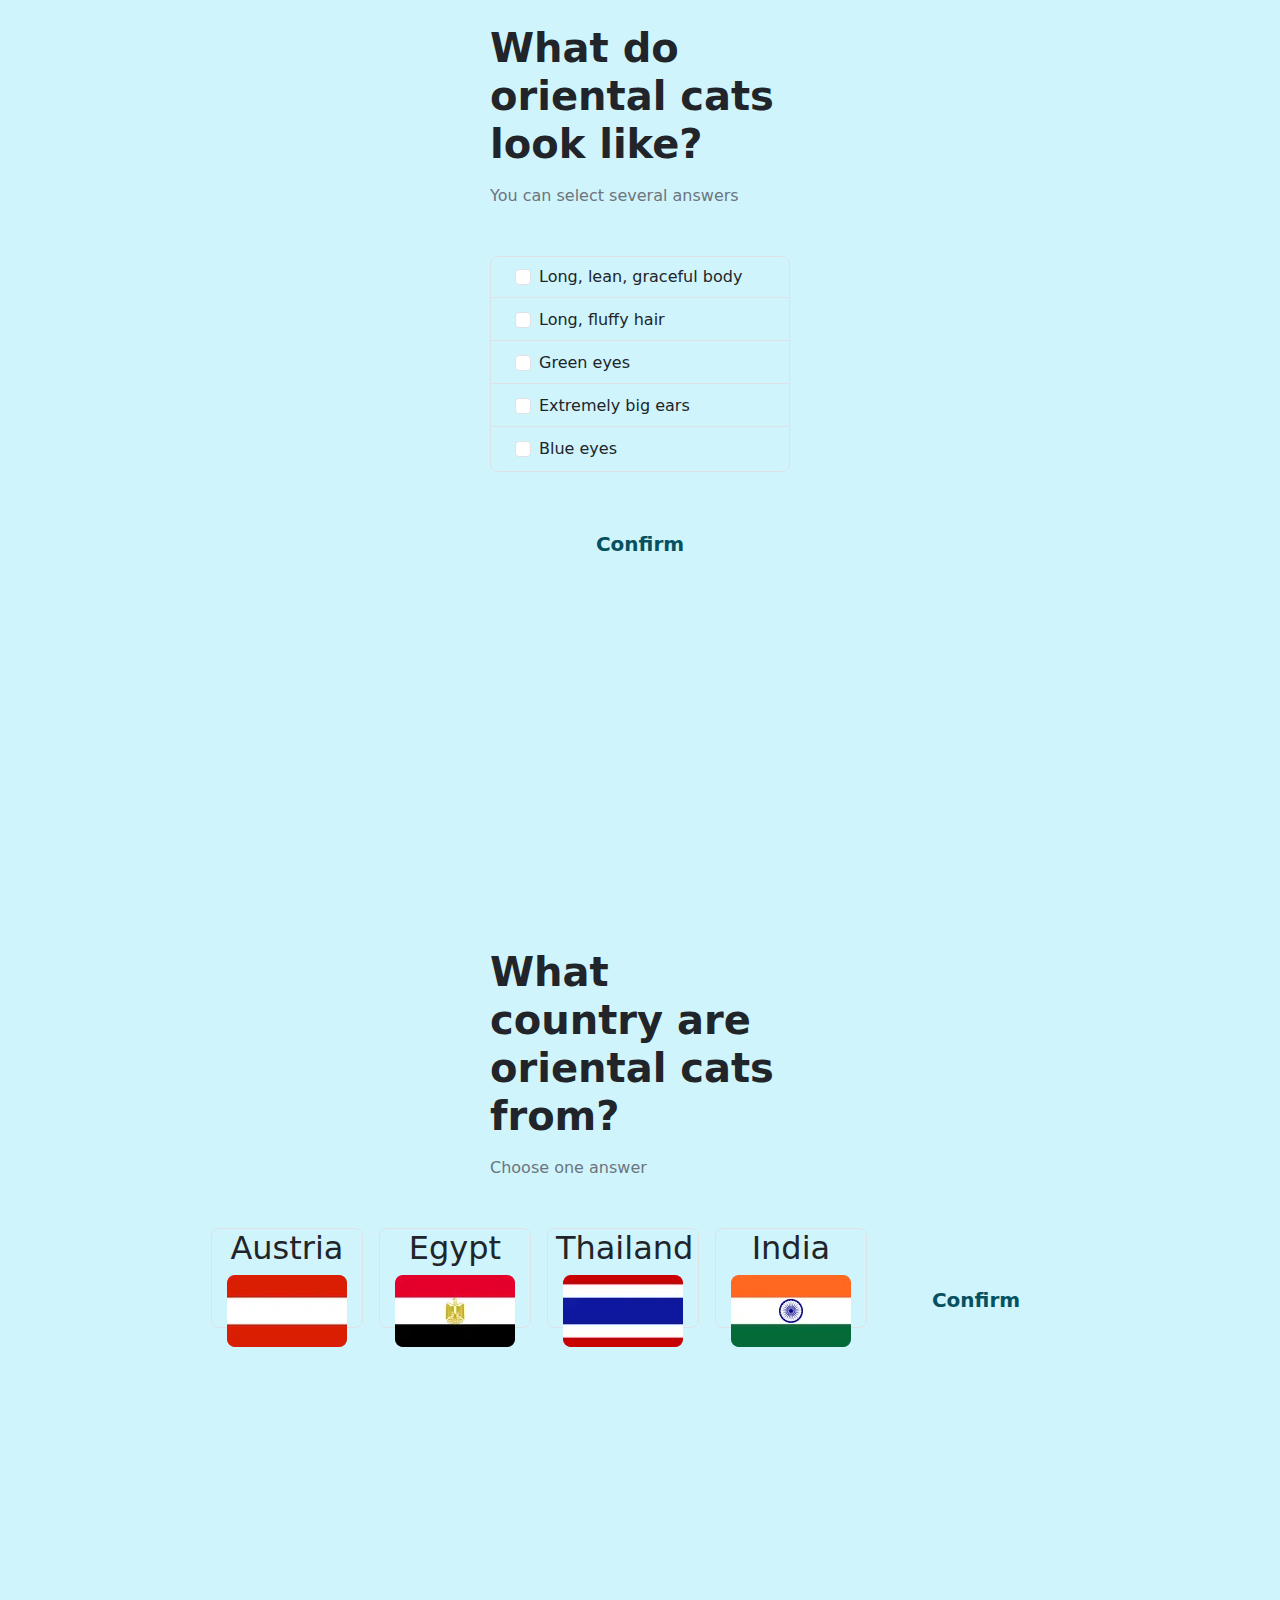
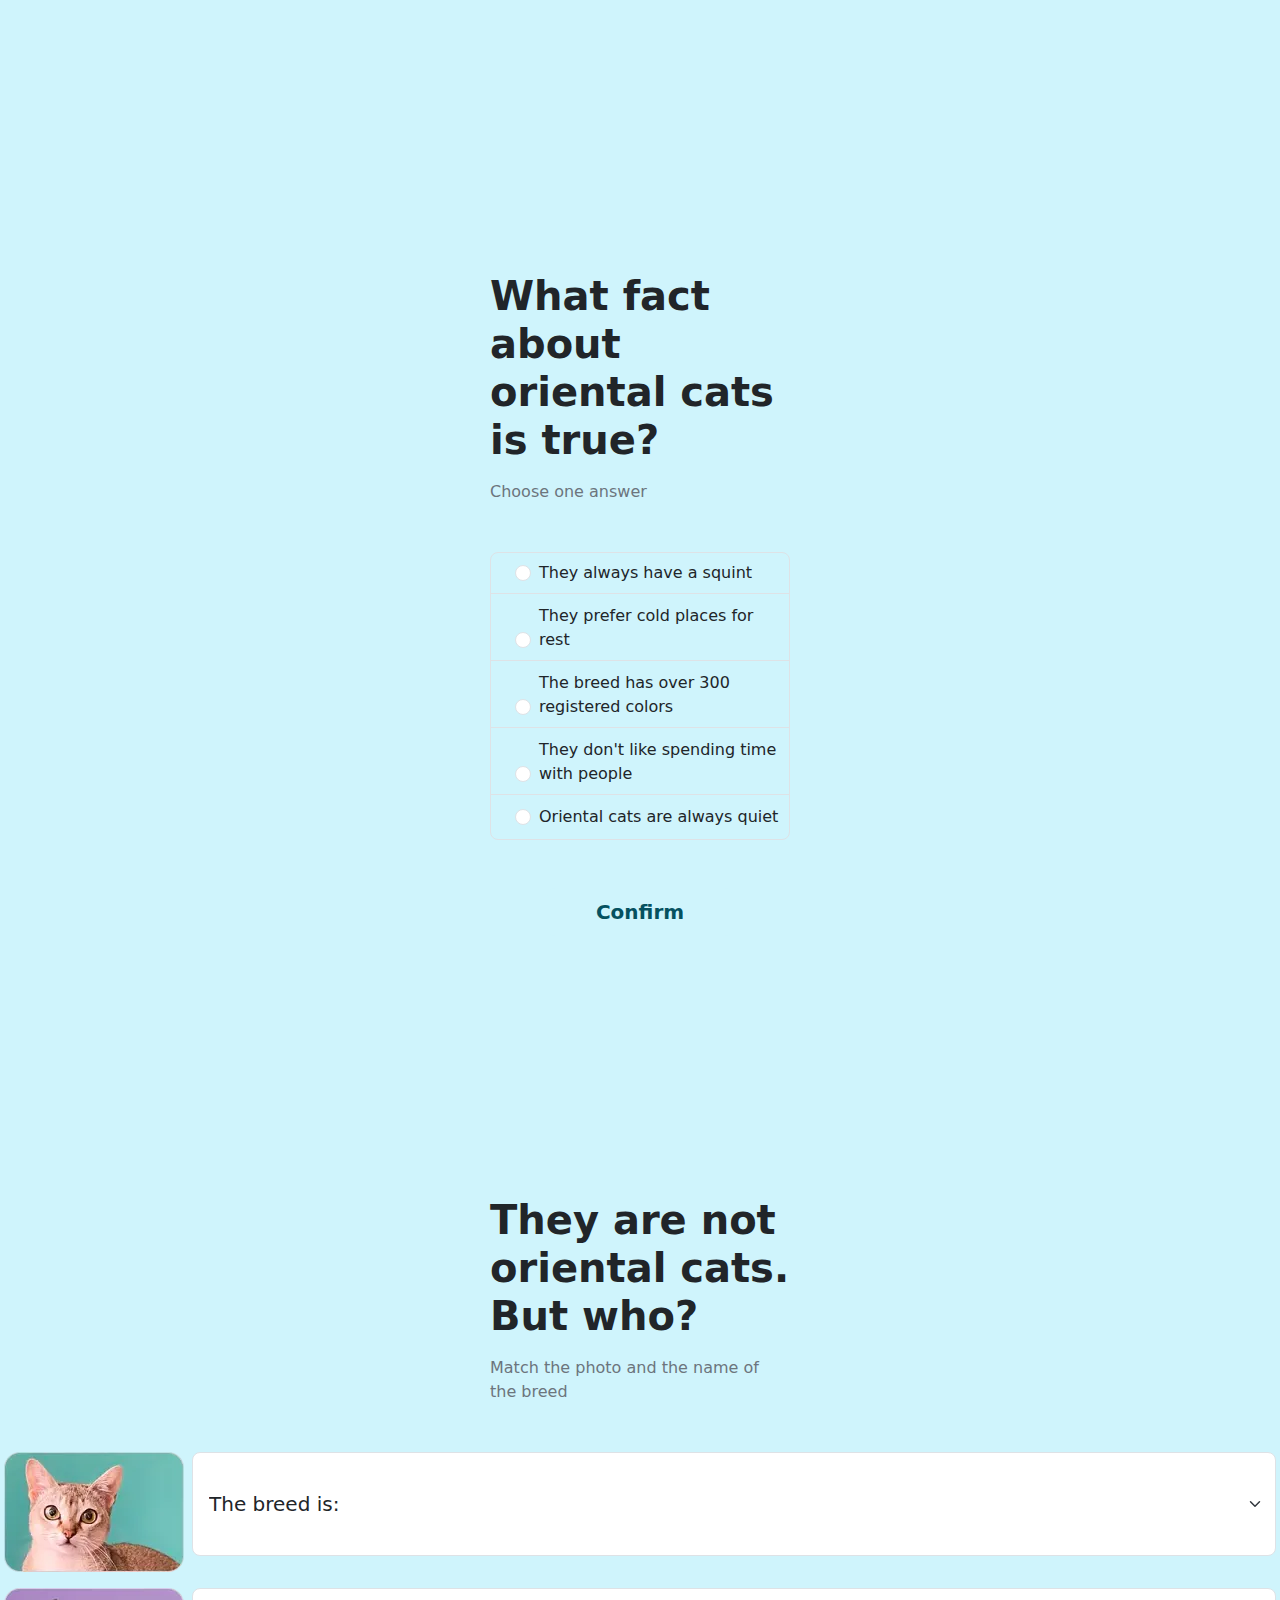
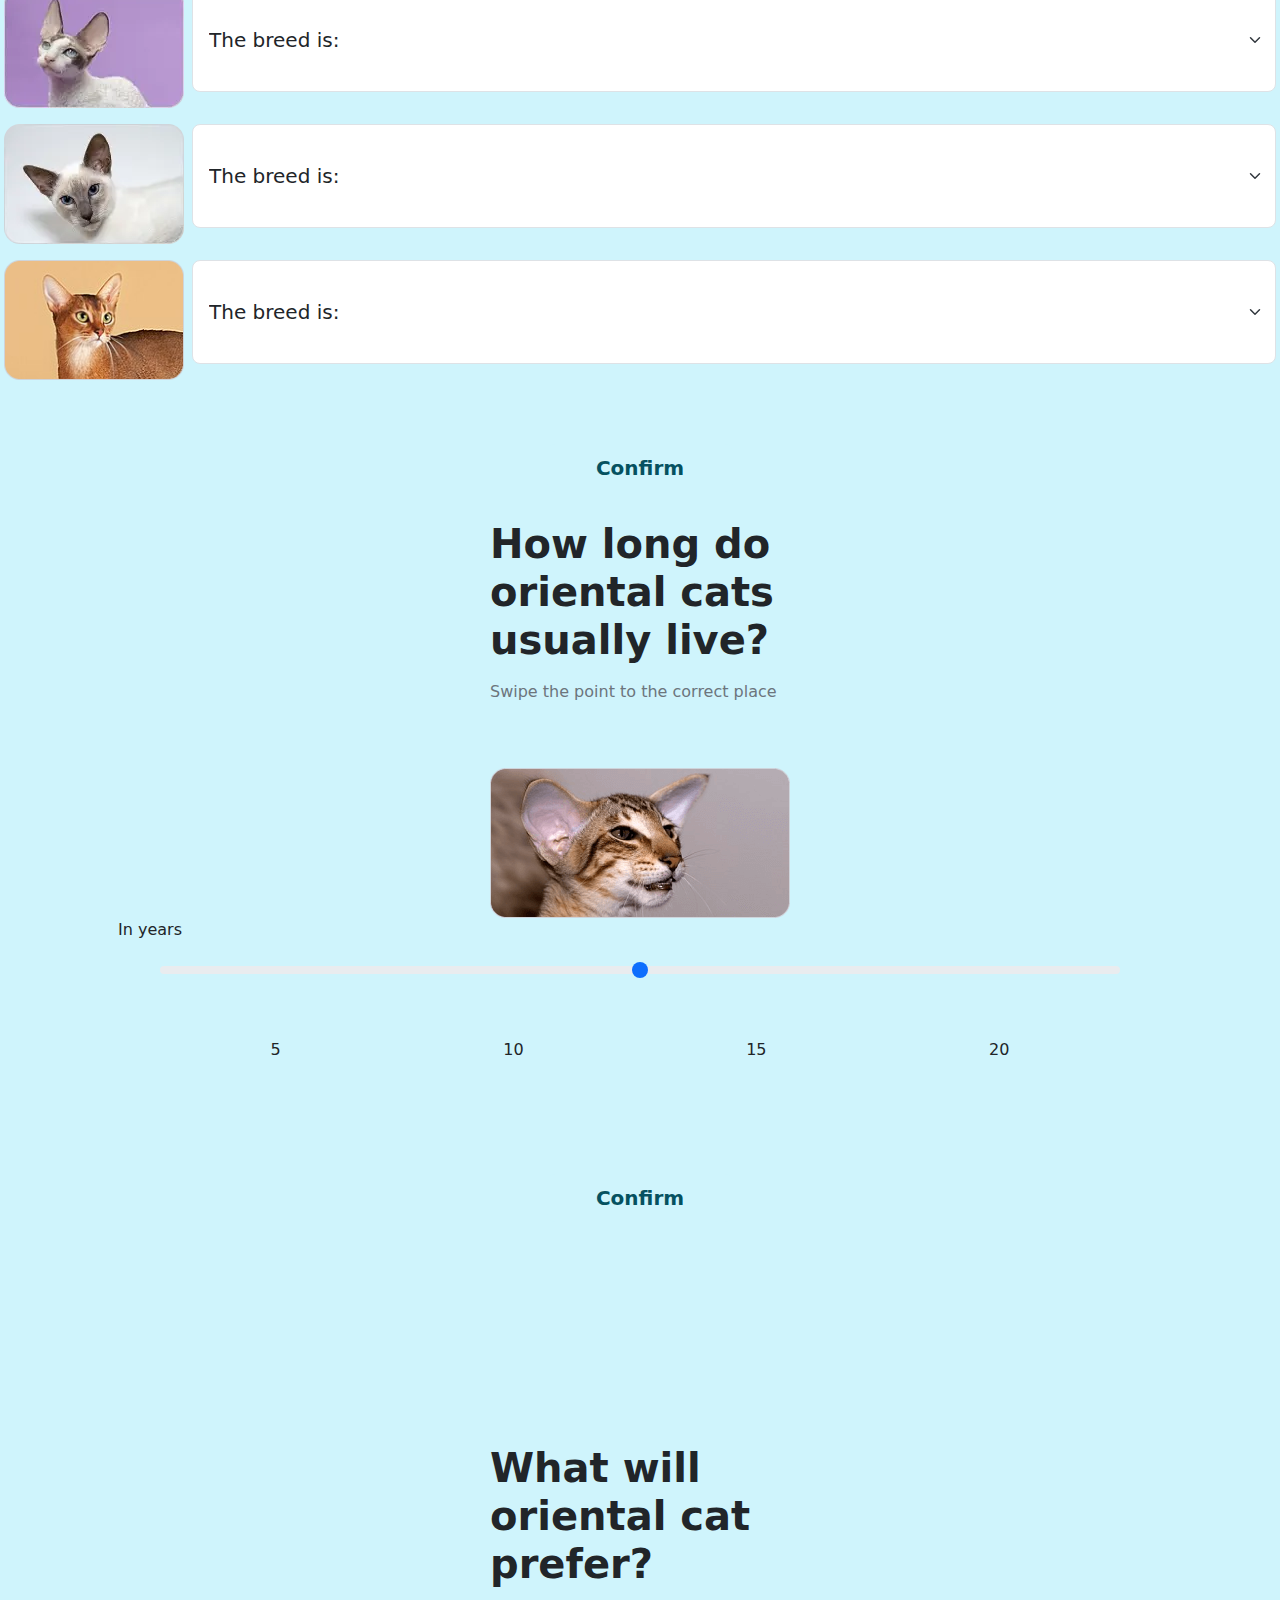
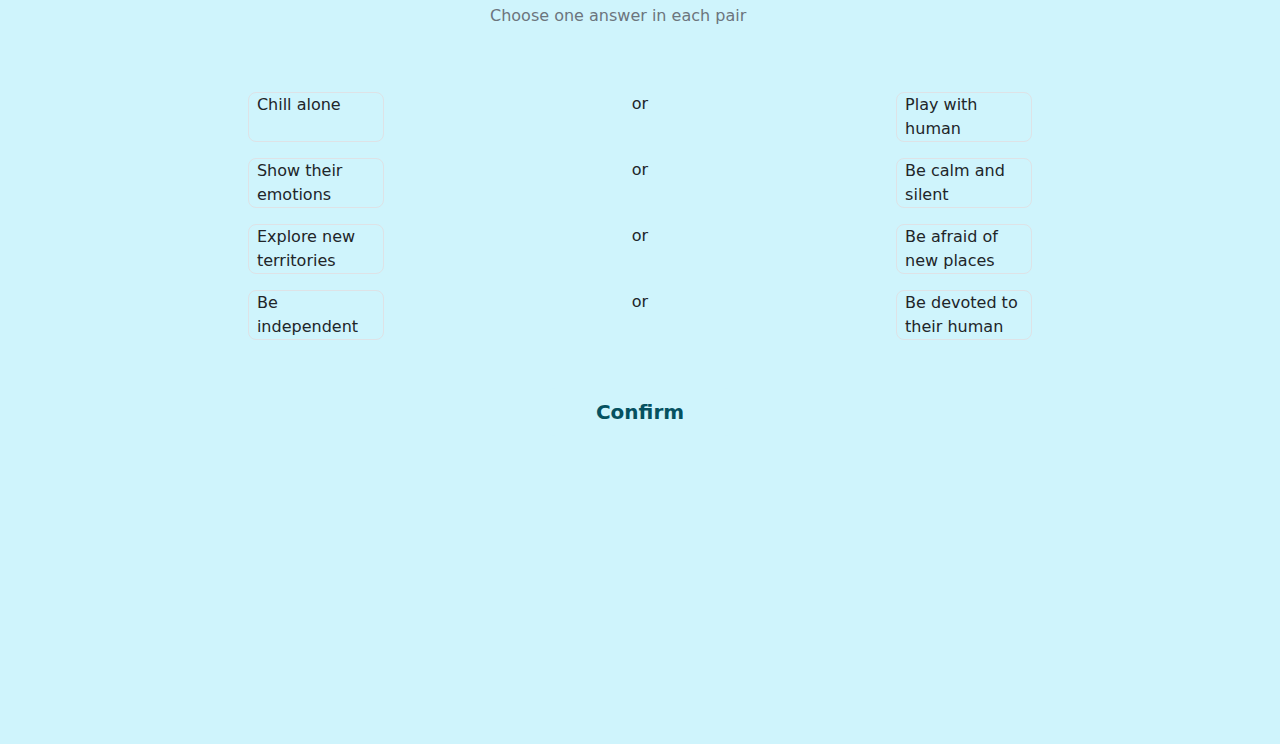
==== questions.html @ 5870c1fc "review fixes" ====
<!DOCTYPE html>
<html lang="en">

<head>
    <meta charset="UTF-8">
    <meta name="viewport" content="width=device-width, initial-scale=1.0">
    <title>Quiz</title>
    <link rel="stylesheet" href="bootstrap.css">
    <link rel="stylesheet" href="questions.css">
</head>

<body>
    <article class="question_sized">
        <h1 class="mx-auto mt-4 mb-3 text-start">What do oriental cats look like?</h1>
        <p class="mx-auto text-secondary text-start pb-5 mb-0">You can select several answers</p>
        <form action="" name="question1">
            <div
                class="border rounded-3 answers-field_sized d-flex flex-column justify-content-center align-items-start mx-auto">
                <label class="form-check-label answer-sized border-bottom form-check form-check-inline py-2 ps-5">
                    Long, lean, graceful body
                    <input class="form-check-input" type="checkbox" value="option1">
                </label>
                <label class="form-check-label answer-sized border-bottom form-check form-check-inline py-2 ps-5">
                    Long, fluffy hair
                    <input class="form-check-input" type="checkbox" value="option2">
                </label>
                <label class="form-check-label answer-sized border-bottom form-check form-check-inline py-2 ps-5">
                    Green eyes
                    <input class="form-check-input" type="checkbox" value="option3">
                </label>
                <label class="form-check-label answer-sized border-bottom form-check form-check-inline py-2 ps-5">
                    Extremely big ears
                    <input class="form-check-input" type="checkbox" value="option4">
                </label>
                <label class="form-check-label answer-sized  form-check form-check-inline py-2 ps-5">
                    Blue eyes
                    <input class="form-check-input" type="checkbox" value="option5">
                </label>
            </div>
            <div class="text-center">
                <button type="button" class="btn_lightblue btn btn-info btn-lg my-5 px-5 mx-auto">
                    Confirm</button>
            </div>
        </form>
    </article>
    <article class="question_sized">
        <h1 class="mx-auto mt-4 mb-3 text-start">What country are oriental cats from?
        </h1>
        <p class="mx-auto text-secondary text-start pb-5 mb-0">Choose one answer</p>
        <form action="" name="question2">
            <div class="mx-2 d-flex flex-row flex-wrap justify-content-center gap-3 pb-5">
                <label class="form-check-label">
                    <input class="form-check-input" type="radio" name="question2" value="option1">
                    <div class="border rounded-3 px-2 flag-card_sizing">
                        <h2 class="text-center">Austria</h2>
                        <picture>
                            <source type="image/webp" srcset="images/austria.webp 1x, images/austria_2x.webp 2x">
                            <source type="image/png" srcset="images/austria.png 1x, images/austria_2x.png 2x">
                            <img src="images/austria.png" alt="Flag of Austria" class="mx-auto d-block flag_sizing">
                        </picture>
                    </div>
                </label>
                <label class="form-check-label">
                    <input class="form-check-input" type="radio" name="question2" value="option2">
                    <div class="border rounded-3 px-2 flag-card_sizing">
                        <h2 class="text-center">Egypt</h2>
                        <picture>
                            <source type="image/webp" srcset="images/egypt.webp 1x, images/egypt_2x.webp 2x">
                            <source type="image/png" srcset="images/egypt.png 1x, images/egypt_2x.png 2x">
                            <img src="images/egypt.png" alt="Flag of Egypt" class="mx-auto d-block flag_sizing">
                        </picture>
                    </div>
                </label>
                <label class="form-check-label">
                    <input class="form-check-input" type="radio" name="question2" value="option3">
                    <div class="border rounded-3 px-2 flag-card_sizing">
                        <h2 class="text-center">Thailand</h2>
                        <picture>
                            <source type="image/webp" srcset="images/thailand.webp 1x, images/thailand_2x.webp 2x">
                            <source type="image/png" srcset="images/thailand.png 1x, images/thailand_2x.png 2x">
                            <img src="images/thailand.png" alt="Flag of Thailand" class="mx-auto d-block flag_sizing">
                        </picture>
                    </div>
                </label>
                <label class="form-check-label">
                    <input class="form-check-input" type="radio" name="question2" value="option4">
                    <div class="border rounded-3 px-2 flag-card_sizing">
                        <h2 class="text-center">India</h2>
                        <picture>
                            <source type="image/webp" srcset="images/india.webp 1x, images/india_2x.webp 2x">
                            <source type="image/png" srcset="images/india.png 1x, images/india_2x.png 2x">
                            <img src="images/india.png" alt="Flag of India" class="mx-auto d-block flag_sizing">
                        </picture>
                    </div>
                </label>
                <div class="text-center">
                    <button type="button" class="btn_lightblue btn btn-info btn-lg my-5 px-5 mx-auto">
                        Confirm</button>
                </div>
            </div>
        </form>
    </article>
    <article class="question_sized">
        <h1 class="mx-auto mt-4 mb-3 text-start">What fact about oriental cats is true?</h1>
        <p class="mx-auto text-secondary text-start pb-5 mb-0">Choose one answer</p>
        <form action="" name="question3">
            <div
                class="border rounded-3 answers-field_sized d-flex flex-column justify-content-center align-items-start mx-auto">
                <label class="form-check-label answer-sized border-bottom form-check form-check-inline py-2 ps-5">
                    They always have a squint
                    <input class="form-check-input" type="radio" name="question3"value="option1">
                </label>
                <label class="form-check-label answer-sized border-bottom form-check form-check-inline py-2 ps-5">
                    They prefer cold places for rest
                    <input class="form-check-input" type="radio" name="question3" value="option2">
                </label>
                <label class="form-check-label answer-sized border-bottom form-check form-check-inline py-2 ps-5">
                    The breed has over 300 registered colors
                    <input class="form-check-input" type="radio" name="question3" value="option3">
                </label>
                <label class="form-check-label answer-sized border-bottom form-check form-check-inline py-2 ps-5">
                    They don't like spending time with people
                    <input class="form-check-input" type="radio" name="question3" value="option4">
                </label>
                <label class="form-check-label answer-sized form-check form-check-inline py-2 ps-5">
                    Oriental cats are always quiet
                    <input class="form-check-input" type="radio" name="question3" value="option5">
                </label>
            </div>
            </div>
            <div class="text-center">
                <button type="button" class="btn_lightblue btn btn-info btn-lg my-5 px-5 mx-auto">
                    Confirm</button>
            </div>
        </form>
    </article>
    <article class="question_sized">
        <h1 class="mx-auto mt-4 mb-3 text-start">They are not oriental cats. But who?</h1>
        <p class="mx-auto text-secondary text-start pb-5 mb-0">Match the photo and the name of the breed</p>
        <form action="" name="question4">
            <div class="d-flex flex-column gap-3 mx-1">
                <div class="d-flex flex-row justify-content-center gap-2">
                    <picture>
                        <source type="image/webp" srcset="images/cat1.webp 1x, images/cat1_2x.webp 2x">
                        <source type="image/png" srcset="images/cat1.png 1x, images/cat1_2x.png 2x">
                        <img src="images/cat1.png" alt="cat" class="mx-auto d-block cat-picture_sizing">
                    </picture>
                    <select class="form-select form-select-lg mb-3" aria-label="Large select example">
                        <option selected>The breed is:</option>
                        <option value="1">Cornish Rex</option>
                        <option value="2">Abyssinian</option>
                        <option value="3">Singapura</option>
                        <option value="4">Siamese cat</option>
                    </select>
                </div>
                <div class="d-flex flex-row justify-content-center gap-2">
                    <picture>
                        <source type="image/webp" srcset="images/cat2.webp 1x, images/cat2_2x.webp 2x">
                        <source type="image/png" srcset="images/cat2.png 1x, images/cat2_2x.png 2x">
                        <img src="images/cat2.png" alt="cat" class="mx-auto d-block cat-picture_sizing">
                    </picture>
                    <select class="form-select form-select-lg mb-3" aria-label="Large select example">
                        <option selected>The breed is:</option>
                        <option value="1">Cornish Rex</option>
                        <option value="2">Abyssinian</option>
                        <option value="3">Singapura</option>
                        <option value="4">Siamese cat</option>
                    </select>
                </div>
                <div class="d-flex flex-row justify-content-center gap-2">
                    <picture>
                        <source type="image/webp" srcset="images/cat3.webp 1x, images/cat3_2x.webp 2x">
                        <source type="image/png" srcset="images/cat3.png 1x, images/cat3_2x.png 2x">
                        <img src="images/cat3.png" alt="cat" class="mx-auto d-block cat-picture_sizing">
                    </picture>
                    <select class="form-select form-select-lg mb-3" aria-label="Large select example">
                        <option selected>The breed is:</option>
                        <option value="1">Cornish Rex</option>
                        <option value="2">Abyssinian</option>
                        <option value="3">Singapura</option>
                        <option value="4">Siamese cat</option>
                    </select>
                </div>
                <div class="d-flex flex-row justify-content-center gap-2">
                    <picture>
                        <source type="image/webp" srcset="images/cat4.webp 1x, images/cat4_2x.webp 2x">
                        <source type="image/png" srcset="images/cat4.png 1x, images/cat4_2x.png 2x">
                        <img src="images/cat4.png" alt="cat" class="mx-auto d-block cat-picture_sizing">
                    </picture>
                    <select class="form-select form-select-lg mb-3" aria-label="Large select example">
                        <option selected>The breed is:</option>
                        <option value="1">Cornish Rex</option>
                        <option value="2">Abyssinian</option>
                        <option value="3">Singapura</option>
                        <option value="4">Siamese cat</option>
                    </select>
                </div>
                <div class="text-center">
                    <button type="button" class="btn_lightblue btn btn-info btn-lg my-5 px-5 mx-auto">
                        Confirm</button>
                </div>
            </div>
        </form>
    </article>
    <article class="question_sized">
        <h1 class="mx-auto mt-4 mb-3 text-start">How long do oriental cats usually live?</h1>
        <p class="mx-auto text-secondary text-start pb-5 mb-3">Swipe the point to the correct place</p>
        <picture class="my-5">
            <source type="image/webp" srcset="images/oricat.webp 1x, images/oricat_2x.webp 2x">
            <source type="image/png" srcset="images/oricat.png 1x, images/oricat.png 2x">
            <img src="images/oricat.png" alt="cat" class="mx-auto d-block">
        </picture>
        <form action="" name="question5">
            <label class="form-label w-100">
                <p class="text-center">In years</p>
                <input type="range" min="0" max="30" step="1" class="form-range mx-auto d-block w-75">
            </label>
            <div class="d-flex flex-row justify-content-evenly my-5 mx-5">
                <p class="text-center">5</p>
                <p class="text-center">10</p>
                <p class="text-center">15</p>
                <p class="text-center">20</p>
            </div>
            <div class="text-center">
                <button type="button" class="btn_lightblue btn btn-info btn-lg my-5 px-5 mx-auto">
                    Confirm</button>
            </div>
        </form>
    </article>
    <article class="question_sized">
        <h1 class="mx-auto mt-4 mb-3 text-start">What will oriental cat prefer?</h1>
        <p class="mx-auto text-secondary text-start pb-5 mb-3">Choose one answer in each pair</p>
        <form action="" name="queston6">
            <div class="d-flex flex-column gap-3">
                <div class="d-flex flex-row justify-content-evenly">
                    <label class="form-check-label">
                        <input class="form-check-input" type="radio" name="question6pair1" value="option1">
                        <div class="border rounded-3 px-2 two-choises-cards_sizing">
                            Chill alone
                        </div>
                    </label>
                    <p>or</p>
                    <label class="form-check-label">
                        <input class="form-check-input" type="radio" name="question6pair1" value="option2">
                        <div class="border rounded-3 px-2 two-choises-cards_sizing">
                           Play with human
                        </div>
                    </label>
                </div>
                <div class="d-flex flex-row justify-content-evenly">
                    <label class="form-check-label">
                        <input class="form-check-input" type="radio" name="question6pair2" value="option1">
                        <div class="border rounded-3 px-2 two-choises-cards_sizing">
                            Show their emotions
                        </div>
                    </label>
                    <p>or</p>
                    <label class="form-check-label">
                        <input class="form-check-input" type="radio" name="question6pair2" value="option2">
                        <div class="border rounded-3 px-2 two-choises-cards_sizing">
                            Be calm and silent
                        </div>
                    </label>
                </div>
                <div class="d-flex flex-row justify-content-evenly">
                    <label class="form-check-label">
                        <input class="form-check-input" type="radio" name="question6pair3"  value="option1">
                        <div class="border rounded-3 px-2 two-choises-cards_sizing">
                            Explore new territories
                        </div>
                    </label>
                    <p>or</p>
                    <label class="form-check-label">
                        <input class="form-check-input" type="radio" name="question6pair3" value="option2">
                        <div class="border rounded-3 px-2 two-choises-cards_sizing">
                            Be afraid of new places
                        </div>
                    </label>
                </div>
                <div class="d-flex flex-row justify-content-evenly">
                    <label class="form-check-label">
                        <input class="form-check-input" type="radio" name="question6pair4" value="option1">
                        <div class="border rounded-3 px-2 two-choises-cards_sizing">
                            Be independent
                        </div>
                    </label>
                    <p>or</p>
                    <label class="form-check-label">
                        <input class="form-check-input" type="radio" name="question6pair4" value="option2">
                        <div class="border rounded-3 px-2 two-choises-cards_sizing">
                            Be devoted to their human
                        </div>
                    </label>
                </div>
            </div>
            <div class="text-center">
                <button type="button" class="btn_lightblue btn btn-info btn-lg my-5 px-5 mx-auto">
                    Confirm</button>
            </div>
        </form>
    </article>
</body>

</html>
---- questions.css ----
.btn_lightblue {
    background-color: var(--bs-info-bg-subtle);
    border-color: var(--bs-info-bg-subtle);
    color: var(--bs-info-text-emphasis);
}

.form-check-input:checked {
    background-color: #0dcaf0;
    border-color: #0dcaf0;
}

.form-check-input:focus {
    border-color: #CFF4FC;
    outline: 0;
    box-shadow: 0 0 0 0.25rem #CFF4FC;

}

input[name="question2"],
input[name="question6pair1"],
input[name="question6pair2"],
input[name="question6pair3"],
input[name="question6pair4"] {
    display: none;
}

label:has(input[name="question2"]:checked) .flag-card_sizing {
    --bs-border-color: #0dcaf0;
    --bs-border-width: 3px;
}


label:has(input[name="question6pair1"]:checked) .two-choises-cards_sizing,
label:has(input[name="question6pair2"]:checked) .two-choises-cards_sizing,
label:has(input[name="question6pair3"]:checked) .two-choises-cards_sizing,
label:has(input[name="question6pair4"]:checked) .two-choises-cards_sizing {
    --bs-border-color: #0dcaf0;
    --bs-border-width: 3px;
}

h1 {
    font-weight: bold;
}

.btn {
    --bs-btn-font-weight: 700;
}

@media (min-width: 300px) {

    .question_sized {
        height: 100vh;
    }

    .answers-field_sized {
        width: 300px;
    }

    .answer-sized {
        width: 100%;
    }

    .flag-card_sizing {
        width: 136px;
        height: 90px;
    }

    .two-choises-cards_sizing {
        width: 136px;
        height: 50px;
    }


    .flag_sizing {
        width: 75px;
    }


    .cat-picture_sizing {
        width: 120px;
    }

    h1 {
        width: 300px;
    }

    p {
        max-width: 300px;
    }
}

@media (min-width: 390px) {

    .flag-card_sizing {
        width: 152px;
        height: 100px;
    }

    .flag_sizing {
        width: 80px;
    }

    .cat-picture_sizing {
        width: 150px;
    }
}


@media(min-width: 1024px) {
    body {
        background-color: var(--bs-info-bg-subtle);
    }

    .flag_sizing {
        width: 120px;
    }

    .answers-field_sized {}

    .cat-picture_sizing {
        width: 180px;
    }

}
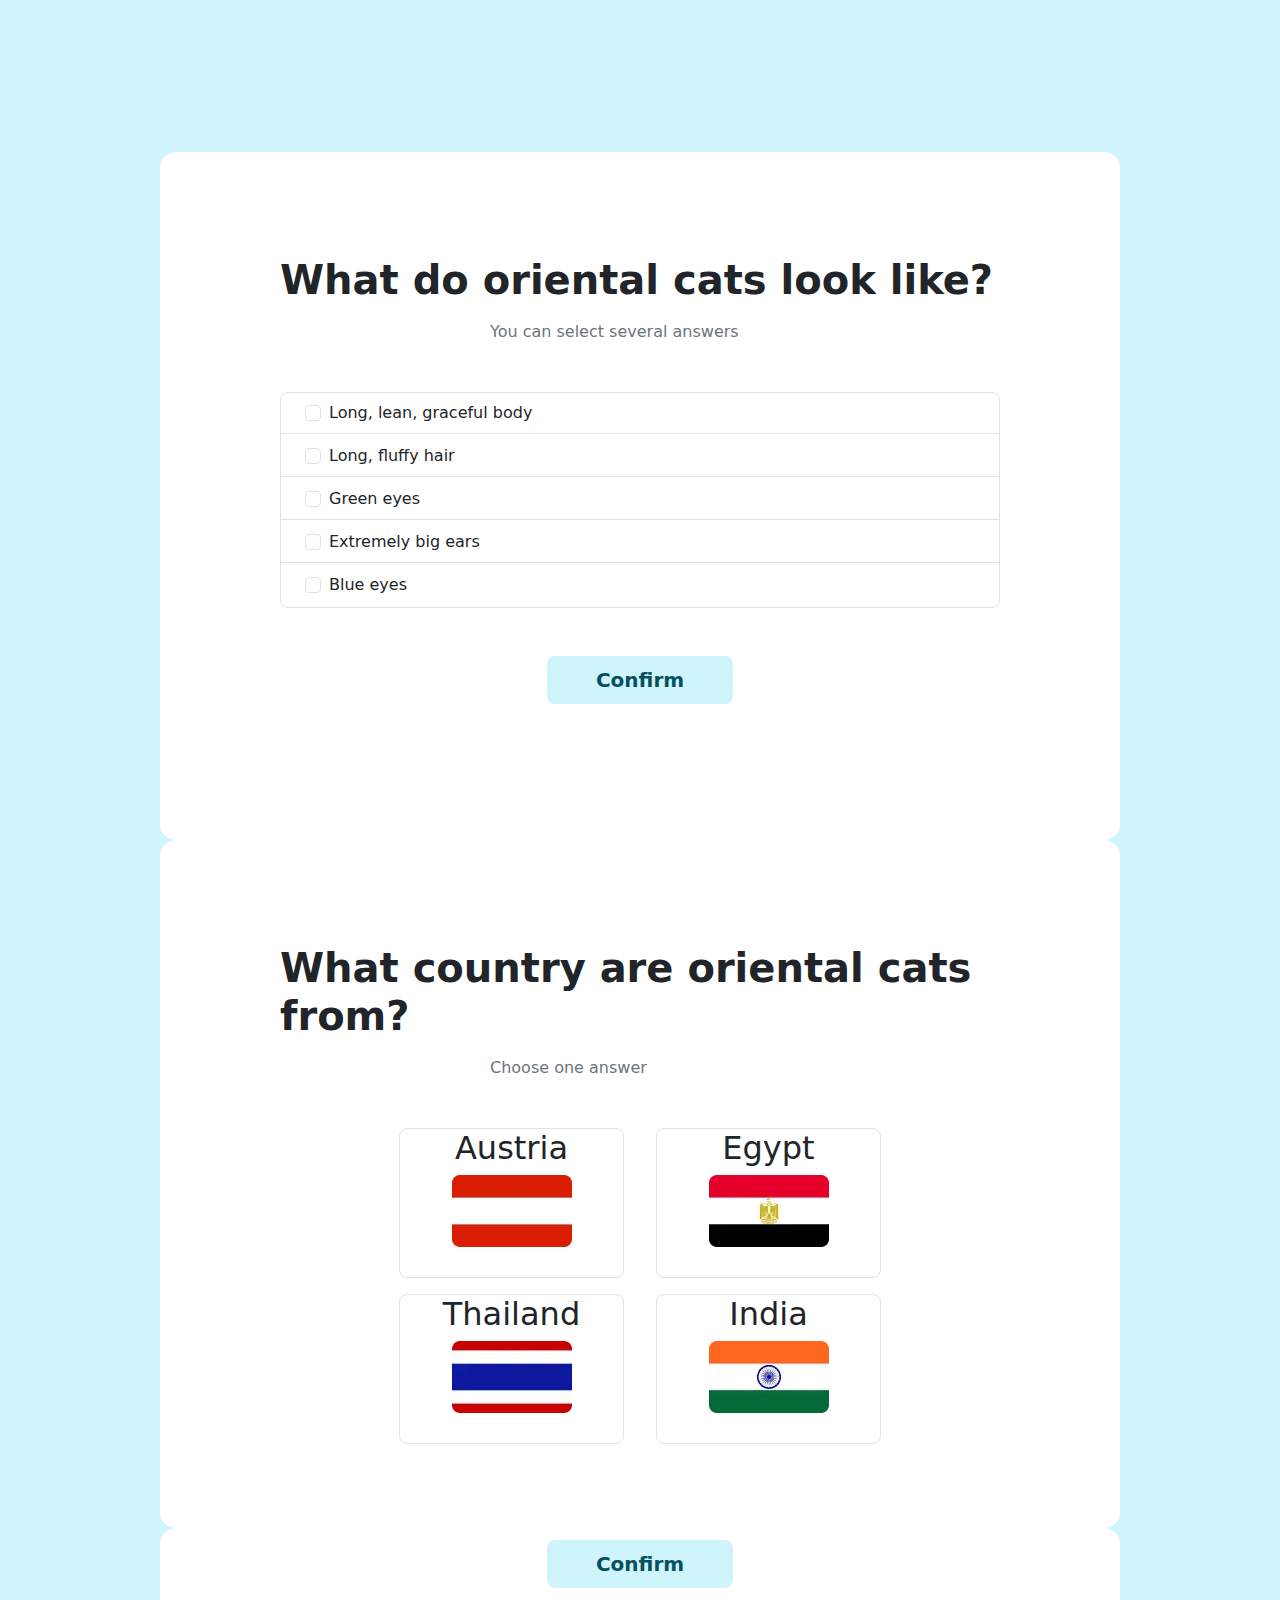
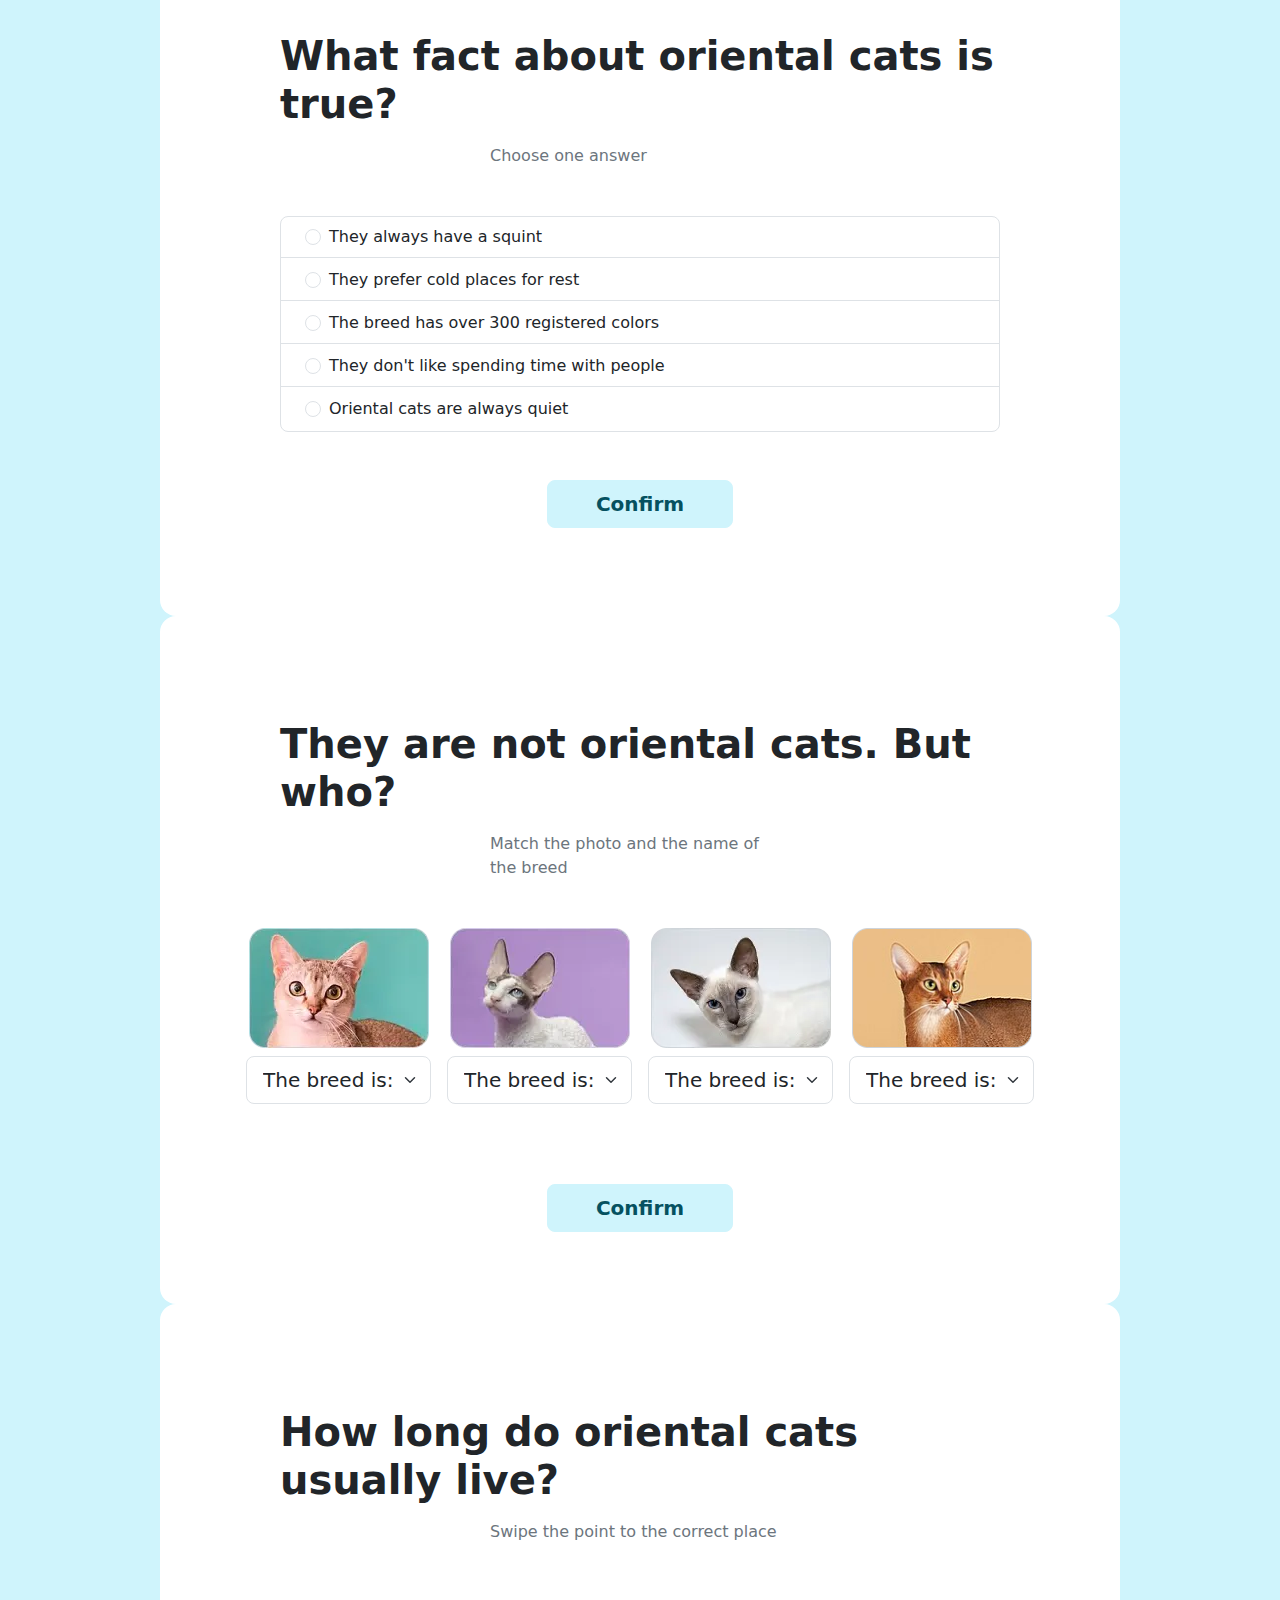
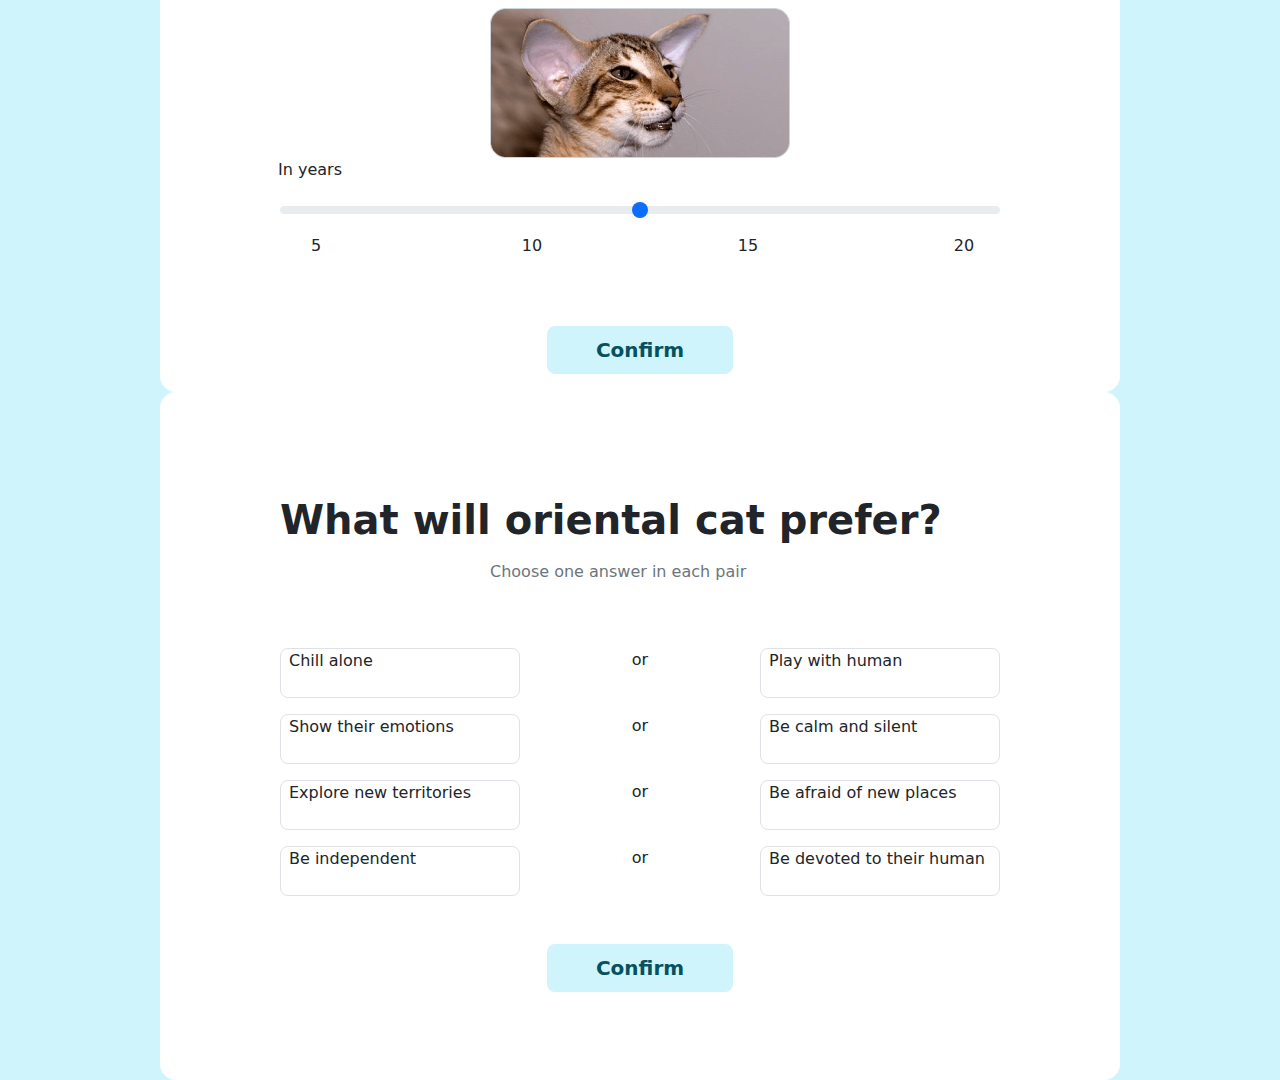
==== commit 277685a3: "desktop version" ====
--- a/questions.html
+++ b/questions.html
@@ -10,7 +10,8 @@
 </head>
 
 <body>
-    <article class="question_sized">
+    <!-- <div class="d-flex flex-row"> -->
+    <article class="question_sized question_bg-color">
         <h1 class="mx-auto mt-4 mb-3 text-start">What do oriental cats look like?</h1>
         <p class="mx-auto text-secondary text-start pb-5 mb-0">You can select several answers</p>
         <form action="" name="question1">
@@ -43,12 +44,12 @@
             </div>
         </form>
     </article>
-    <article class="question_sized">
+    <article class="question_sized question_bg-color">
         <h1 class="mx-auto mt-4 mb-3 text-start">What country are oriental cats from?
         </h1>
         <p class="mx-auto text-secondary text-start pb-5 mb-0">Choose one answer</p>
         <form action="" name="question2">
-            <div class="mx-2 d-flex flex-row flex-wrap justify-content-center gap-3 pb-5">
+            <div class=" d-flex flex-row flex-wrap justify-content-center gap-3 pb-5 flag-cards_sizing">
                 <label class="form-check-label">
                     <input class="form-check-input" type="radio" name="question2" value="option1">
                     <div class="border rounded-3 px-2 flag-card_sizing">
@@ -93,14 +94,14 @@
                         </picture>
                     </div>
                 </label>
-                <div class="text-center">
-                    <button type="button" class="btn_lightblue btn btn-info btn-lg my-5 px-5 mx-auto">
-                        Confirm</button>
-                </div>
-            </div>
-        </form>
-    </article>
-    <article class="question_sized">
+            </div>
+            <div class="text-center">
+                <button type="button" class="btn_lightblue btn btn-info btn-lg my-5 px-5 mx-auto">
+                    Confirm</button>
+            </div>
+        </form>
+    </article>
+    <article class="question_sized question_bg-color">
         <h1 class="mx-auto mt-4 mb-3 text-start">What fact about oriental cats is true?</h1>
         <p class="mx-auto text-secondary text-start pb-5 mb-0">Choose one answer</p>
         <form action="" name="question3">
@@ -108,7 +109,7 @@
                 class="border rounded-3 answers-field_sized d-flex flex-column justify-content-center align-items-start mx-auto">
                 <label class="form-check-label answer-sized border-bottom form-check form-check-inline py-2 ps-5">
                     They always have a squint
-                    <input class="form-check-input" type="radio" name="question3"value="option1">
+                    <input class="form-check-input" type="radio" name="question3" value="option1">
                 </label>
                 <label class="form-check-label answer-sized border-bottom form-check form-check-inline py-2 ps-5">
                     They prefer cold places for rest
@@ -127,25 +128,26 @@
                     <input class="form-check-input" type="radio" name="question3" value="option5">
                 </label>
             </div>
-            </div>
-            <div class="text-center">
-                <button type="button" class="btn_lightblue btn btn-info btn-lg my-5 px-5 mx-auto">
-                    Confirm</button>
-            </div>
-        </form>
-    </article>
-    <article class="question_sized">
+
+            <div class="text-center">
+                <button type="button" class="btn_lightblue btn btn-info btn-lg my-5 px-5 mx-auto">
+                    Confirm</button>
+            </div>
+        </form>
+    </article>
+    <article class="question_sized question_bg-color">
         <h1 class="mx-auto mt-4 mb-3 text-start">They are not oriental cats. But who?</h1>
         <p class="mx-auto text-secondary text-start pb-5 mb-0">Match the photo and the name of the breed</p>
         <form action="" name="question4">
-            <div class="d-flex flex-column gap-3 mx-1">
-                <div class="d-flex flex-row justify-content-center gap-2">
+            <div class="d-flex justify-content-center gap-3 mx-1 all-breeds-card_position">
+                <div class="d-flex justify-content-center gap-2 breed-card_position">
                     <picture>
                         <source type="image/webp" srcset="images/cat1.webp 1x, images/cat1_2x.webp 2x">
                         <source type="image/png" srcset="images/cat1.png 1x, images/cat1_2x.png 2x">
                         <img src="images/cat1.png" alt="cat" class="mx-auto d-block cat-picture_sizing">
                     </picture>
-                    <select class="form-select form-select-lg mb-3" aria-label="Large select example">
+                    <select class="form-select form-select-lg mb-3 cat-breed-form_size"
+                        aria-label="Large select example">
                         <option selected>The breed is:</option>
                         <option value="1">Cornish Rex</option>
                         <option value="2">Abyssinian</option>
@@ -153,13 +155,14 @@
                         <option value="4">Siamese cat</option>
                     </select>
                 </div>
-                <div class="d-flex flex-row justify-content-center gap-2">
+                <div class="d-flex justify-content-center gap-2 breed-card_position">
                     <picture>
                         <source type="image/webp" srcset="images/cat2.webp 1x, images/cat2_2x.webp 2x">
                         <source type="image/png" srcset="images/cat2.png 1x, images/cat2_2x.png 2x">
                         <img src="images/cat2.png" alt="cat" class="mx-auto d-block cat-picture_sizing">
                     </picture>
-                    <select class="form-select form-select-lg mb-3" aria-label="Large select example">
+                    <select class="form-select form-select-lg mb-3 cat-breed-form_size"
+                        aria-label="Large select example">
                         <option selected>The breed is:</option>
                         <option value="1">Cornish Rex</option>
                         <option value="2">Abyssinian</option>
@@ -167,13 +170,14 @@
                         <option value="4">Siamese cat</option>
                     </select>
                 </div>
-                <div class="d-flex flex-row justify-content-center gap-2">
+                <div class="d-flex justify-content-center gap-2 breed-card_position">
                     <picture>
                         <source type="image/webp" srcset="images/cat3.webp 1x, images/cat3_2x.webp 2x">
                         <source type="image/png" srcset="images/cat3.png 1x, images/cat3_2x.png 2x">
                         <img src="images/cat3.png" alt="cat" class="mx-auto d-block cat-picture_sizing">
                     </picture>
-                    <select class="form-select form-select-lg mb-3" aria-label="Large select example">
+                    <select class="form-select form-select-lg mb-3 cat-breed-form_size"
+                        aria-label="Large select example">
                         <option selected>The breed is:</option>
                         <option value="1">Cornish Rex</option>
                         <option value="2">Abyssinian</option>
@@ -181,13 +185,14 @@
                         <option value="4">Siamese cat</option>
                     </select>
                 </div>
-                <div class="d-flex flex-row justify-content-center gap-2">
+                <div class="d-flex justify-content-center gap-2 breed-card_position">
                     <picture>
                         <source type="image/webp" srcset="images/cat4.webp 1x, images/cat4_2x.webp 2x">
                         <source type="image/png" srcset="images/cat4.png 1x, images/cat4_2x.png 2x">
                         <img src="images/cat4.png" alt="cat" class="mx-auto d-block cat-picture_sizing">
                     </picture>
-                    <select class="form-select form-select-lg mb-3" aria-label="Large select example">
+                    <select class="form-select form-select-lg mb-3 cat-breed-form_size"
+                        aria-label="Large select example">
                         <option selected>The breed is:</option>
                         <option value="1">Cornish Rex</option>
                         <option value="2">Abyssinian</option>
@@ -202,7 +207,7 @@
             </div>
         </form>
     </article>
-    <article class="question_sized">
+    <article class="question_sized question_bg-color">
         <h1 class="mx-auto mt-4 mb-3 text-start">How long do oriental cats usually live?</h1>
         <p class="mx-auto text-secondary text-start pb-5 mb-3">Swipe the point to the correct place</p>
         <picture class="my-5">
@@ -215,7 +220,7 @@
                 <p class="text-center">In years</p>
                 <input type="range" min="0" max="30" step="1" class="form-range mx-auto d-block w-75">
             </label>
-            <div class="d-flex flex-row justify-content-evenly my-5 mx-5">
+            <div class="d-flex flex-row justify-content-evenly my-1 mx-5">
                 <p class="text-center">5</p>
                 <p class="text-center">10</p>
                 <p class="text-center">15</p>
@@ -227,11 +232,11 @@
             </div>
         </form>
     </article>
-    <article class="question_sized">
+    <article class="question_sized question_bg-color">
         <h1 class="mx-auto mt-4 mb-3 text-start">What will oriental cat prefer?</h1>
         <p class="mx-auto text-secondary text-start pb-5 mb-3">Choose one answer in each pair</p>
         <form action="" name="queston6">
-            <div class="d-flex flex-column gap-3">
+            <div class="d-flex flex-column gap-3 answers-field_sized justify-content-center mx-auto">
                 <div class="d-flex flex-row justify-content-evenly">
                     <label class="form-check-label">
                         <input class="form-check-input" type="radio" name="question6pair1" value="option1">
@@ -239,11 +244,11 @@
                             Chill alone
                         </div>
                     </label>
-                    <p>or</p>
+                    <p class="text-center">or</p>
                     <label class="form-check-label">
                         <input class="form-check-input" type="radio" name="question6pair1" value="option2">
                         <div class="border rounded-3 px-2 two-choises-cards_sizing">
-                           Play with human
+                            Play with human
                         </div>
                     </label>
                 </div>
@@ -254,7 +259,7 @@
                             Show their emotions
                         </div>
                     </label>
-                    <p>or</p>
+                    <p class="text-center">or</p>
                     <label class="form-check-label">
                         <input class="form-check-input" type="radio" name="question6pair2" value="option2">
                         <div class="border rounded-3 px-2 two-choises-cards_sizing">
@@ -264,12 +269,12 @@
                 </div>
                 <div class="d-flex flex-row justify-content-evenly">
                     <label class="form-check-label">
-                        <input class="form-check-input" type="radio" name="question6pair3"  value="option1">
+                        <input class="form-check-input" type="radio" name="question6pair3" value="option1">
                         <div class="border rounded-3 px-2 two-choises-cards_sizing">
                             Explore new territories
                         </div>
                     </label>
-                    <p>or</p>
+                    <p class="text-center">or</p>
                     <label class="form-check-label">
                         <input class="form-check-input" type="radio" name="question6pair3" value="option2">
                         <div class="border rounded-3 px-2 two-choises-cards_sizing">
@@ -284,7 +289,7 @@
                             Be independent
                         </div>
                     </label>
-                    <p>or</p>
+                    <p class="text-center">or</p>
                     <label class="form-check-label">
                         <input class="form-check-input" type="radio" name="question6pair4" value="option2">
                         <div class="border rounded-3 px-2 two-choises-cards_sizing">
@@ -299,6 +304,7 @@
             </div>
         </form>
     </article>
+    <!-- </div> -->
 </body>
 
 </html>--- a/questions.css
+++ b/questions.css
@@ -46,47 +46,56 @@
     --bs-btn-font-weight: 700;
 }
 
-@media (min-width: 300px) {
+.question_sized {
+    height: 100vh;
+}
 
-    .question_sized {
-        height: 100vh;
-    }
+.answers-field_sized {
+    width: 300px;
+}
 
-    .answers-field_sized {
-        width: 300px;
-    }
+.answer-sized {
+    width: 100%;
+}
 
-    .answer-sized {
-        width: 100%;
-    }
+.flag-card_sizing {
+    width: 136px;
+    height: 90px;
+}
 
-    .flag-card_sizing {
-        width: 136px;
-        height: 90px;
-    }
-
-    .two-choises-cards_sizing {
-        width: 136px;
-        height: 50px;
-    }
+.two-choises-cards_sizing {
+    width: 136px;
+    height: 50px;
+}
 
 
-    .flag_sizing {
-        width: 75px;
-    }
+.flag_sizing {
+    width: 75px;
+}
 
 
-    .cat-picture_sizing {
-        width: 120px;
-    }
+.cat-picture_sizing {
+    width: 120px;
+}
 
-    h1 {
-        width: 300px;
-    }
+h1 {
+    width: 300px;
+}
 
-    p {
-        max-width: 300px;
-    }
+p {
+    max-width: 300px;
+}
+
+.breed-card_position {
+    flex-direction: row;
+}
+
+.all-breeds-card_position {
+   flex-direction: column;
+}
+
+.flag-card_sizing {
+    margin: 0 0.5rem;
 }
 
 @media (min-width: 390px) {
@@ -109,16 +118,67 @@
 @media(min-width: 1024px) {
     body {
         background-color: var(--bs-info-bg-subtle);
+        padding-top: 152px;
+       }
+
+    .flag-cards_sizing {
+        max-width: 60%;
+        margin: 0 auto;
     }
 
+       .flag-card_sizing {
+        width: 225px;
+    }
     .flag_sizing {
         width: 120px;
     }
-
-    .answers-field_sized {}
 
     .cat-picture_sizing {
         width: 180px;
     }
 
+    .question_sized {
+        width: 960px;
+        height: 688px;
+        margin: auto;
+        border-radius: 1rem;
+        padding-top: 80px;
+    }
+
+    .question_bg-color {
+        background-color: #ffffff ;   
+    }
+    h1 {
+        width: 720px;
+    }
+    p {
+        width: 720px;
+    }
+
+    .answers-field_sized {
+        width: 720px;
+    }
+
+    .flag-card_sizing {
+        width: 225px;
+        height: 150px;
+    }
+
+    .breed-card_position {
+        flex-direction: column;
+    }
+
+    .all-breeds-card_position {
+        flex-wrap: wrap;
+        flex-direction: row;
+    }
+
+    .cat-breed-form_size {
+        min-width: 40%;
+    }
+
+    .two-choises-cards_sizing {
+        width: 240px;
+        height: 50px;
+    }
 }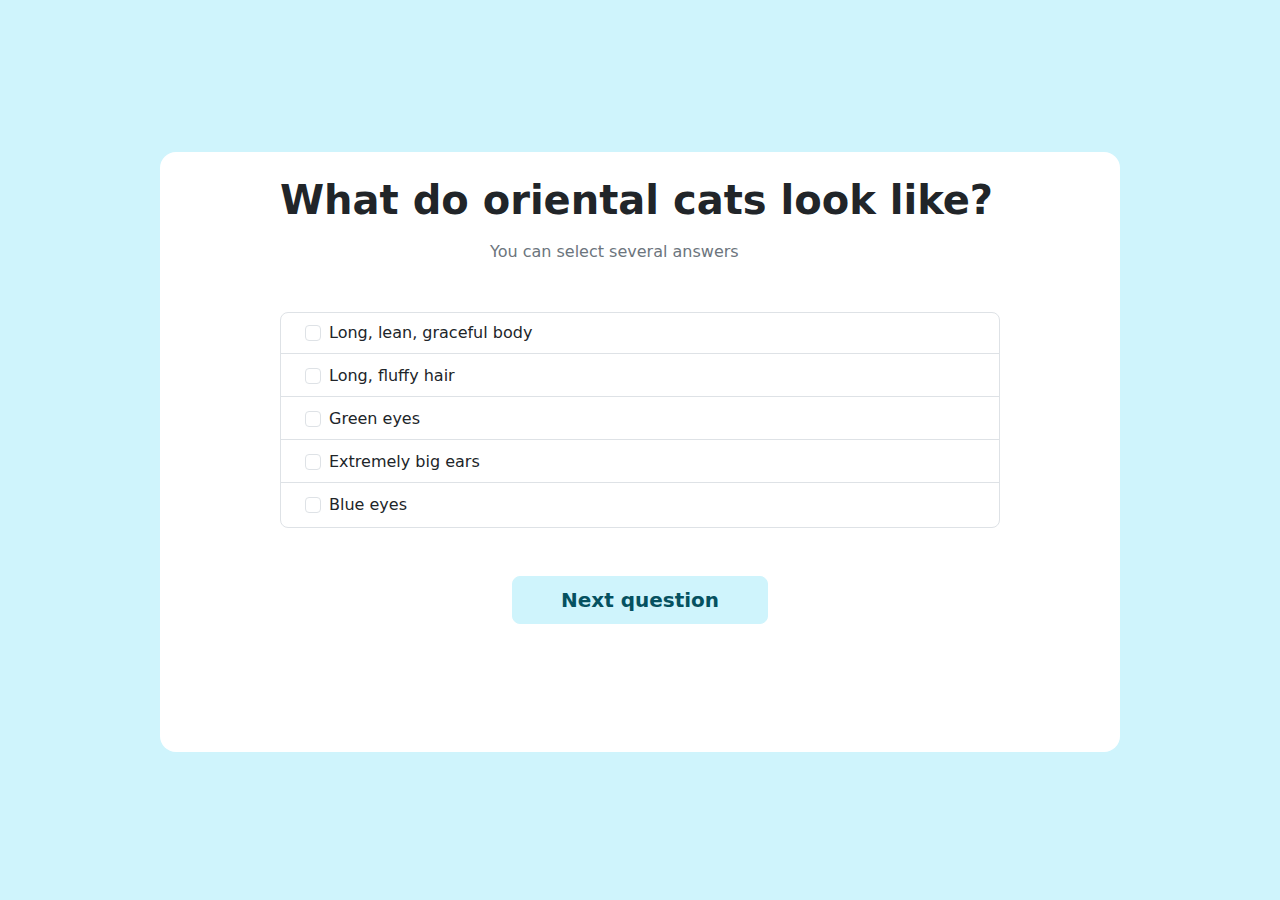
==== commit 33c1d85b: "mid fixes" ====
--- a/questions.html
+++ b/questions.html
@@ -10,301 +10,328 @@
 </head>
 
 <body>
-    <!-- <div class="d-flex flex-row"> -->
-    <article class="question_sized question_bg-color">
-        <h1 class="mx-auto mt-4 mb-3 text-start">What do oriental cats look like?</h1>
-        <p class="mx-auto text-secondary text-start pb-5 mb-0">You can select several answers</p>
-        <form action="" name="question1">
-            <div
-                class="border rounded-3 answers-field_sized d-flex flex-column justify-content-center align-items-start mx-auto">
-                <label class="form-check-label answer-sized border-bottom form-check form-check-inline py-2 ps-5">
-                    Long, lean, graceful body
-                    <input class="form-check-input" type="checkbox" value="option1">
+    <div class="question-list">
+        <article class="question_sized question_bg-color">
+            <h1 class="mx-auto mt-4 mb-3 text-start">What do oriental cats look like?</h1>
+            <p class="mx-auto text-secondary text-start pb-5 mb-0">You can select several answers</p>
+            <form action="" name="question1">
+                <div
+                    class="border rounded-3 answers-field_sized d-flex flex-column justify-content-center align-items-start mx-auto">
+                    <label class="form-check-label answer-sized border-bottom form-check form-check-inline py-2 ps-5">
+                        Long, lean, graceful body
+                        <input class="form-check-input" type="checkbox" value="option1">
+                    </label>
+                    <label class="form-check-label answer-sized border-bottom form-check form-check-inline py-2 ps-5">
+                        Long, fluffy hair
+                        <input class="form-check-input" type="checkbox" value="option2">
+                    </label>
+                    <label class="form-check-label answer-sized border-bottom form-check form-check-inline py-2 ps-5">
+                        Green eyes
+                        <input class="form-check-input" type="checkbox" value="option3">
+                    </label>
+                    <label class="form-check-label answer-sized border-bottom form-check form-check-inline py-2 ps-5">
+                        Extremely big ears
+                        <input class="form-check-input" type="checkbox" value="option4">
+                    </label>
+                    <label class="form-check-label answer-sized  form-check form-check-inline py-2 ps-5">
+                        Blue eyes
+                        <input class="form-check-input" type="checkbox" value="option5">
+                    </label>
+                </div>
+                <div class="text-center">
+                    <button type="button" class="btn_lightblue btn btn-info btn-lg my-5 px-5 mx-auto button_hidden">
+                        Confirm</button>
+                </div>
+                <div class="text-center">
+                    <button type="button" class="btn_lightblue btn btn-info btn-lg my-5 px-5 mx-auto btn_nextquestion">
+                        Next question</button>
+                </div>
+            </form>
+
+        </article>
+        <article class="question_sized question_bg-color">
+            <h1 class="mx-auto mt-4 mb-3 text-start">What country are oriental cats from?
+            </h1>
+            <p class="mx-auto text-secondary text-start pb-5 mb-0">Choose one answer</p>
+            <form action="" name="question2">
+                <div class="mx-2 d-flex flex-row flex-wrap justify-content-center gap-3 pb-5">
+                    <label class="form-check-label">
+                        <input class="form-check-input" type="radio" name="question2" value="option1">
+                        <div class="border rounded-3 px-2 flag-card_sizing">
+                            <h2 class="text-center">Austria</h2>
+                            <picture>
+                                <source type="image/webp" srcset="images/austria.webp 1x, images/austria_2x.webp 2x">
+                                <source type="image/png" srcset="images/austria.png 1x, images/austria_2x.png 2x">
+                                <img src="images/austria.png" alt="Flag of Austria" class="mx-auto d-block flag_sizing">
+                            </picture>
+                        </div>
+                    </label>
+                    <label class="form-check-label">
+                        <input class="form-check-input" type="radio" name="question2" value="option2">
+                        <div class="border rounded-3 px-2 flag-card_sizing">
+                            <h2 class="text-center">Egypt</h2>
+                            <picture>
+                                <source type="image/webp" srcset="images/egypt.webp 1x, images/egypt_2x.webp 2x">
+                                <source type="image/png" srcset="images/egypt.png 1x, images/egypt_2x.png 2x">
+                                <img src="images/egypt.png" alt="Flag of Egypt" class="mx-auto d-block flag_sizing">
+                            </picture>
+                        </div>
+                    </label>
+                    <label class="form-check-label">
+                        <input class="form-check-input" type="radio" name="question2" value="option3">
+                        <div class="border rounded-3 px-2 flag-card_sizing">
+                            <h2 class="text-center">Thailand</h2>
+                            <picture>
+                                <source type="image/webp" srcset="images/thailand.webp 1x, images/thailand_2x.webp 2x">
+                                <source type="image/png" srcset="images/thailand.png 1x, images/thailand_2x.png 2x">
+                                <img src="images/thailand.png" alt="Flag of Thailand"
+                                    class="mx-auto d-block flag_sizing">
+                            </picture>
+                        </div>
+                    </label>
+                    <label class="form-check-label">
+                        <input class="form-check-input" type="radio" name="question2" value="option4">
+                        <div class="border rounded-3 px-2 flag-card_sizing">
+                            <h2 class="text-center">India</h2>
+                            <picture>
+                                <source type="image/webp" srcset="images/india.webp 1x, images/india_2x.webp 2x">
+                                <source type="image/png" srcset="images/india.png 1x, images/india_2x.png 2x">
+                                <img src="images/india.png" alt="Flag of India" class="mx-auto d-block flag_sizing">
+                            </picture>
+                        </div>
+                    </label>
+
+                </div>
+                <div class="text-center">
+                    <button type="button" class="btn_lightblue btn btn-info btn-lg my-5 px-5 mx-auto">
+                        Confirm</button>
+                </div>
+                <div class="text-center">
+                    <button type="button" class="btn_lightblue btn btn-info btn-lg my-5 px-5 mx-auto button_hidden">
+                        Next question</button>
+                </div>
+            </form>
+
+        </article>
+        <article class="question_sized question_bg-color">
+            <h1 class="mx-auto mt-4 mb-3 text-start">What fact about oriental cats is true?</h1>
+            <p class="mx-auto text-secondary text-start pb-5 mb-0">Choose one answer</p>
+            <form action="" name="question3">
+                <div
+                    class="border rounded-3 answers-field_sized d-flex flex-column justify-content-center align-items-start mx-auto">
+                    <label class="form-check-label answer-sized border-bottom form-check form-check-inline py-2 ps-5">
+                        They always have a squint
+                        <input class="form-check-input" type="radio" name="question3" value="option1">
+                    </label>
+                    <label class="form-check-label answer-sized border-bottom form-check form-check-inline py-2 ps-5">
+                        They prefer cold places for rest
+                        <input class="form-check-input" type="radio" name="question3" value="option2">
+                    </label>
+                    <label class="form-check-label answer-sized border-bottom form-check form-check-inline py-2 ps-5">
+                        The breed has over 300 registered colors
+                        <input class="form-check-input" type="radio" name="question3" value="option3">
+                    </label>
+                    <label class="form-check-label answer-sized border-bottom form-check form-check-inline py-2 ps-5">
+                        They don't like spending time with people
+                        <input class="form-check-input" type="radio" name="question3" value="option4">
+                    </label>
+                    <label class="form-check-label answer-sized form-check form-check-inline py-2 ps-5">
+                        Oriental cats are always quiet
+                        <input class="form-check-input" type="radio" name="question3" value="option5">
+                    </label>
+                </div>
+                <div class="text-center">
+                    <button type="button" class="btn_lightblue btn btn-info btn-lg my-5 px-5 mx-auto">
+                        Confirm</button>
+                </div>
+                <div class="text-center">
+                    <button type="button" class="btn_lightblue btn btn-info btn-lg my-5 px-5 mx-auto button_hidden">
+                        Next question</button>
+                </div>
+            </form>
+        </article>
+        <article class="question_sized question_bg-color">
+            <h1 class="mx-auto mt-4 mb-3 text-start">They are not oriental cats. But who?</h1>
+            <p class="mx-auto text-secondary text-start pb-5 mb-0">Match the photo and the name of the breed</p>
+            <form action="" name="question4">
+                <div class="d-flex justify-content-center gap-3 mx-1 all-breeds-card_position">
+                    <div class="d-flex justify-content-center gap-2 breed-card_position">
+                        <picture>
+                            <source type="image/webp" srcset="images/cat1.webp 1x, images/cat1_2x.webp 2x">
+                            <source type="image/png" srcset="images/cat1.png 1x, images/cat1_2x.png 2x">
+                            <img src="images/cat1.png" alt="cat" class="mx-auto d-block cat-picture_sizing">
+                        </picture>
+                        <select class="form-select form-select-lg mb-3 cat-breed-form_size"
+                            aria-label="Large select example">
+                            <option selected>The breed is:</option>
+                            <option value="1">Cornish Rex</option>
+                            <option value="2">Abyssinian</option>
+                            <option value="3">Singapura</option>
+                            <option value="4">Siamese cat</option>
+                        </select>
+                    </div>
+                    <div class="d-flex justify-content-center gap-2 breed-card_position">
+                        <picture>
+                            <source type="image/webp" srcset="images/cat2.webp 1x, images/cat2_2x.webp 2x">
+                            <source type="image/png" srcset="images/cat2.png 1x, images/cat2_2x.png 2x">
+                            <img src="images/cat2.png" alt="cat" class="mx-auto d-block cat-picture_sizing">
+                        </picture>
+                        <select class="form-select form-select-lg mb-3 cat-breed-form_size"
+                            aria-label="Large select example">
+                            <option selected>The breed is:</option>
+                            <option value="1">Cornish Rex</option>
+                            <option value="2">Abyssinian</option>
+                            <option value="3">Singapura</option>
+                            <option value="4">Siamese cat</option>
+                        </select>
+                    </div>
+                    <div class="d-flex justify-content-center gap-2 breed-card_position">
+                        <picture>
+                            <source type="image/webp" srcset="images/cat3.webp 1x, images/cat3_2x.webp 2x">
+                            <source type="image/png" srcset="images/cat3.png 1x, images/cat3_2x.png 2x">
+                            <img src="images/cat3.png" alt="cat" class="mx-auto d-block cat-picture_sizing">
+                        </picture>
+                        <select class="form-select form-select-lg mb-3 cat-breed-form_size"
+                            aria-label="Large select example">
+                            <option selected>The breed is:</option>
+                            <option value="1">Cornish Rex</option>
+                            <option value="2">Abyssinian</option>
+                            <option value="3">Singapura</option>
+                            <option value="4">Siamese cat</option>
+                        </select>
+                    </div>
+                    <div class="d-flex justify-content-center gap-2 breed-card_position">
+                        <picture>
+                            <source type="image/webp" srcset="images/cat4.webp 1x, images/cat4_2x.webp 2x">
+                            <source type="image/png" srcset="images/cat4.png 1x, images/cat4_2x.png 2x">
+                            <img src="images/cat4.png" alt="cat" class="mx-auto d-block cat-picture_sizing">
+                        </picture>
+                        <select class="form-select form-select-lg mb-3 cat-breed-form_size"
+                            aria-label="Large select example">
+                            <option selected>The breed is:</option>
+                            <option value="1">Cornish Rex</option>
+                            <option value="2">Abyssinian</option>
+                            <option value="3">Singapura</option>
+                            <option value="4">Siamese cat</option>
+                        </select>
+                    </div>
+                    <div class="text-center">
+                        <button type="button" class="btn_lightblue btn btn-info btn-lg my-5 px-5 mx-auto">
+                            Confirm</button>
+                    </div>
+                    <div class="text-center">
+                        <button type="button" class="btn_lightblue btn btn-info btn-lg my-5 px-5 mx-auto button_hidden">
+                            Next question</button>
+                    </div>
+                </div>
+            </form>
+        </article>
+        <article class="question_sized question_bg-color">
+            <h1 class="mx-auto mt-4 mb-3 text-start">How long do oriental cats usually live?</h1>
+            <p class="mx-auto text-secondary text-start mb-3">Swipe the point to the correct place</p>
+            <picture class="my-5">
+                <source type="image/webp" srcset="images/oricat.webp 1x, images/oricat_2x.webp 2x">
+                <source type="image/png" srcset="images/oricat.png 1x, images/oricat.png 2x">
+                <img src="images/oricat.png" alt="cat" class="mx-auto d-block">
+            </picture>
+            <form action="" name="question5">
+                <label class="form-label w-100">
+                    <p class="text-center">In years</p>
+                    <input type="range" min="0" max="30" step="1" class="form-range mx-auto d-block w-75">
                 </label>
-                <label class="form-check-label answer-sized border-bottom form-check form-check-inline py-2 ps-5">
-                    Long, fluffy hair
-                    <input class="form-check-input" type="checkbox" value="option2">
-                </label>
-                <label class="form-check-label answer-sized border-bottom form-check form-check-inline py-2 ps-5">
-                    Green eyes
-                    <input class="form-check-input" type="checkbox" value="option3">
-                </label>
-                <label class="form-check-label answer-sized border-bottom form-check form-check-inline py-2 ps-5">
-                    Extremely big ears
-                    <input class="form-check-input" type="checkbox" value="option4">
-                </label>
-                <label class="form-check-label answer-sized  form-check form-check-inline py-2 ps-5">
-                    Blue eyes
-                    <input class="form-check-input" type="checkbox" value="option5">
-                </label>
-            </div>
-            <div class="text-center">
-                <button type="button" class="btn_lightblue btn btn-info btn-lg my-5 px-5 mx-auto">
-                    Confirm</button>
-            </div>
-        </form>
-    </article>
-    <article class="question_sized question_bg-color">
-        <h1 class="mx-auto mt-4 mb-3 text-start">What country are oriental cats from?
-        </h1>
-        <p class="mx-auto text-secondary text-start pb-5 mb-0">Choose one answer</p>
-        <form action="" name="question2">
-            <div class=" d-flex flex-row flex-wrap justify-content-center gap-3 pb-5 flag-cards_sizing">
-                <label class="form-check-label">
-                    <input class="form-check-input" type="radio" name="question2" value="option1">
-                    <div class="border rounded-3 px-2 flag-card_sizing">
-                        <h2 class="text-center">Austria</h2>
-                        <picture>
-                            <source type="image/webp" srcset="images/austria.webp 1x, images/austria_2x.webp 2x">
-                            <source type="image/png" srcset="images/austria.png 1x, images/austria_2x.png 2x">
-                            <img src="images/austria.png" alt="Flag of Austria" class="mx-auto d-block flag_sizing">
-                        </picture>
-                    </div>
-                </label>
-                <label class="form-check-label">
-                    <input class="form-check-input" type="radio" name="question2" value="option2">
-                    <div class="border rounded-3 px-2 flag-card_sizing">
-                        <h2 class="text-center">Egypt</h2>
-                        <picture>
-                            <source type="image/webp" srcset="images/egypt.webp 1x, images/egypt_2x.webp 2x">
-                            <source type="image/png" srcset="images/egypt.png 1x, images/egypt_2x.png 2x">
-                            <img src="images/egypt.png" alt="Flag of Egypt" class="mx-auto d-block flag_sizing">
-                        </picture>
-                    </div>
-                </label>
-                <label class="form-check-label">
-                    <input class="form-check-input" type="radio" name="question2" value="option3">
-                    <div class="border rounded-3 px-2 flag-card_sizing">
-                        <h2 class="text-center">Thailand</h2>
-                        <picture>
-                            <source type="image/webp" srcset="images/thailand.webp 1x, images/thailand_2x.webp 2x">
-                            <source type="image/png" srcset="images/thailand.png 1x, images/thailand_2x.png 2x">
-                            <img src="images/thailand.png" alt="Flag of Thailand" class="mx-auto d-block flag_sizing">
-                        </picture>
-                    </div>
-                </label>
-                <label class="form-check-label">
-                    <input class="form-check-input" type="radio" name="question2" value="option4">
-                    <div class="border rounded-3 px-2 flag-card_sizing">
-                        <h2 class="text-center">India</h2>
-                        <picture>
-                            <source type="image/webp" srcset="images/india.webp 1x, images/india_2x.webp 2x">
-                            <source type="image/png" srcset="images/india.png 1x, images/india_2x.png 2x">
-                            <img src="images/india.png" alt="Flag of India" class="mx-auto d-block flag_sizing">
-                        </picture>
-                    </div>
-                </label>
-            </div>
-            <div class="text-center">
-                <button type="button" class="btn_lightblue btn btn-info btn-lg my-5 px-5 mx-auto">
-                    Confirm</button>
-            </div>
-        </form>
-    </article>
-    <article class="question_sized question_bg-color">
-        <h1 class="mx-auto mt-4 mb-3 text-start">What fact about oriental cats is true?</h1>
-        <p class="mx-auto text-secondary text-start pb-5 mb-0">Choose one answer</p>
-        <form action="" name="question3">
-            <div
-                class="border rounded-3 answers-field_sized d-flex flex-column justify-content-center align-items-start mx-auto">
-                <label class="form-check-label answer-sized border-bottom form-check form-check-inline py-2 ps-5">
-                    They always have a squint
-                    <input class="form-check-input" type="radio" name="question3" value="option1">
-                </label>
-                <label class="form-check-label answer-sized border-bottom form-check form-check-inline py-2 ps-5">
-                    They prefer cold places for rest
-                    <input class="form-check-input" type="radio" name="question3" value="option2">
-                </label>
-                <label class="form-check-label answer-sized border-bottom form-check form-check-inline py-2 ps-5">
-                    The breed has over 300 registered colors
-                    <input class="form-check-input" type="radio" name="question3" value="option3">
-                </label>
-                <label class="form-check-label answer-sized border-bottom form-check form-check-inline py-2 ps-5">
-                    They don't like spending time with people
-                    <input class="form-check-input" type="radio" name="question3" value="option4">
-                </label>
-                <label class="form-check-label answer-sized form-check form-check-inline py-2 ps-5">
-                    Oriental cats are always quiet
-                    <input class="form-check-input" type="radio" name="question3" value="option5">
-                </label>
-            </div>
-
-            <div class="text-center">
-                <button type="button" class="btn_lightblue btn btn-info btn-lg my-5 px-5 mx-auto">
-                    Confirm</button>
-            </div>
-        </form>
-    </article>
-    <article class="question_sized question_bg-color">
-        <h1 class="mx-auto mt-4 mb-3 text-start">They are not oriental cats. But who?</h1>
-        <p class="mx-auto text-secondary text-start pb-5 mb-0">Match the photo and the name of the breed</p>
-        <form action="" name="question4">
-            <div class="d-flex justify-content-center gap-3 mx-1 all-breeds-card_position">
-                <div class="d-flex justify-content-center gap-2 breed-card_position">
-                    <picture>
-                        <source type="image/webp" srcset="images/cat1.webp 1x, images/cat1_2x.webp 2x">
-                        <source type="image/png" srcset="images/cat1.png 1x, images/cat1_2x.png 2x">
-                        <img src="images/cat1.png" alt="cat" class="mx-auto d-block cat-picture_sizing">
-                    </picture>
-                    <select class="form-select form-select-lg mb-3 cat-breed-form_size"
-                        aria-label="Large select example">
-                        <option selected>The breed is:</option>
-                        <option value="1">Cornish Rex</option>
-                        <option value="2">Abyssinian</option>
-                        <option value="3">Singapura</option>
-                        <option value="4">Siamese cat</option>
-                    </select>
-                </div>
-                <div class="d-flex justify-content-center gap-2 breed-card_position">
-                    <picture>
-                        <source type="image/webp" srcset="images/cat2.webp 1x, images/cat2_2x.webp 2x">
-                        <source type="image/png" srcset="images/cat2.png 1x, images/cat2_2x.png 2x">
-                        <img src="images/cat2.png" alt="cat" class="mx-auto d-block cat-picture_sizing">
-                    </picture>
-                    <select class="form-select form-select-lg mb-3 cat-breed-form_size"
-                        aria-label="Large select example">
-                        <option selected>The breed is:</option>
-                        <option value="1">Cornish Rex</option>
-                        <option value="2">Abyssinian</option>
-                        <option value="3">Singapura</option>
-                        <option value="4">Siamese cat</option>
-                    </select>
-                </div>
-                <div class="d-flex justify-content-center gap-2 breed-card_position">
-                    <picture>
-                        <source type="image/webp" srcset="images/cat3.webp 1x, images/cat3_2x.webp 2x">
-                        <source type="image/png" srcset="images/cat3.png 1x, images/cat3_2x.png 2x">
-                        <img src="images/cat3.png" alt="cat" class="mx-auto d-block cat-picture_sizing">
-                    </picture>
-                    <select class="form-select form-select-lg mb-3 cat-breed-form_size"
-                        aria-label="Large select example">
-                        <option selected>The breed is:</option>
-                        <option value="1">Cornish Rex</option>
-                        <option value="2">Abyssinian</option>
-                        <option value="3">Singapura</option>
-                        <option value="4">Siamese cat</option>
-                    </select>
-                </div>
-                <div class="d-flex justify-content-center gap-2 breed-card_position">
-                    <picture>
-                        <source type="image/webp" srcset="images/cat4.webp 1x, images/cat4_2x.webp 2x">
-                        <source type="image/png" srcset="images/cat4.png 1x, images/cat4_2x.png 2x">
-                        <img src="images/cat4.png" alt="cat" class="mx-auto d-block cat-picture_sizing">
-                    </picture>
-                    <select class="form-select form-select-lg mb-3 cat-breed-form_size"
-                        aria-label="Large select example">
-                        <option selected>The breed is:</option>
-                        <option value="1">Cornish Rex</option>
-                        <option value="2">Abyssinian</option>
-                        <option value="3">Singapura</option>
-                        <option value="4">Siamese cat</option>
-                    </select>
+                <div class="d-flex flex-row justify-content-evenly my-1 mx-5">
+                    <p class="text-center">5</p>
+                    <p class="text-center">10</p>
+                    <p class="text-center">15</p>
+                    <p class="text-center">20</p>
                 </div>
                 <div class="text-center">
                     <button type="button" class="btn_lightblue btn btn-info btn-lg my-5 px-5 mx-auto">
                         Confirm</button>
                 </div>
-            </div>
-        </form>
-    </article>
-    <article class="question_sized question_bg-color">
-        <h1 class="mx-auto mt-4 mb-3 text-start">How long do oriental cats usually live?</h1>
-        <p class="mx-auto text-secondary text-start pb-5 mb-3">Swipe the point to the correct place</p>
-        <picture class="my-5">
-            <source type="image/webp" srcset="images/oricat.webp 1x, images/oricat_2x.webp 2x">
-            <source type="image/png" srcset="images/oricat.png 1x, images/oricat.png 2x">
-            <img src="images/oricat.png" alt="cat" class="mx-auto d-block">
-        </picture>
-        <form action="" name="question5">
-            <label class="form-label w-100">
-                <p class="text-center">In years</p>
-                <input type="range" min="0" max="30" step="1" class="form-range mx-auto d-block w-75">
-            </label>
-            <div class="d-flex flex-row justify-content-evenly my-1 mx-5">
-                <p class="text-center">5</p>
-                <p class="text-center">10</p>
-                <p class="text-center">15</p>
-                <p class="text-center">20</p>
-            </div>
-            <div class="text-center">
-                <button type="button" class="btn_lightblue btn btn-info btn-lg my-5 px-5 mx-auto">
-                    Confirm</button>
-            </div>
-        </form>
-    </article>
-    <article class="question_sized question_bg-color">
-        <h1 class="mx-auto mt-4 mb-3 text-start">What will oriental cat prefer?</h1>
-        <p class="mx-auto text-secondary text-start pb-5 mb-3">Choose one answer in each pair</p>
-        <form action="" name="queston6">
-            <div class="d-flex flex-column gap-3 answers-field_sized justify-content-center mx-auto">
-                <div class="d-flex flex-row justify-content-evenly">
-                    <label class="form-check-label">
-                        <input class="form-check-input" type="radio" name="question6pair1" value="option1">
-                        <div class="border rounded-3 px-2 two-choises-cards_sizing">
-                            Chill alone
-                        </div>
-                    </label>
-                    <p class="text-center">or</p>
-                    <label class="form-check-label">
-                        <input class="form-check-input" type="radio" name="question6pair1" value="option2">
-                        <div class="border rounded-3 px-2 two-choises-cards_sizing">
-                            Play with human
-                        </div>
-                    </label>
-                </div>
-                <div class="d-flex flex-row justify-content-evenly">
-                    <label class="form-check-label">
-                        <input class="form-check-input" type="radio" name="question6pair2" value="option1">
-                        <div class="border rounded-3 px-2 two-choises-cards_sizing">
-                            Show their emotions
-                        </div>
-                    </label>
-                    <p class="text-center">or</p>
-                    <label class="form-check-label">
-                        <input class="form-check-input" type="radio" name="question6pair2" value="option2">
-                        <div class="border rounded-3 px-2 two-choises-cards_sizing">
-                            Be calm and silent
-                        </div>
-                    </label>
-                </div>
-                <div class="d-flex flex-row justify-content-evenly">
-                    <label class="form-check-label">
-                        <input class="form-check-input" type="radio" name="question6pair3" value="option1">
-                        <div class="border rounded-3 px-2 two-choises-cards_sizing">
-                            Explore new territories
-                        </div>
-                    </label>
-                    <p class="text-center">or</p>
-                    <label class="form-check-label">
-                        <input class="form-check-input" type="radio" name="question6pair3" value="option2">
-                        <div class="border rounded-3 px-2 two-choises-cards_sizing">
-                            Be afraid of new places
-                        </div>
-                    </label>
-                </div>
-                <div class="d-flex flex-row justify-content-evenly">
-                    <label class="form-check-label">
-                        <input class="form-check-input" type="radio" name="question6pair4" value="option1">
-                        <div class="border rounded-3 px-2 two-choises-cards_sizing">
-                            Be independent
-                        </div>
-                    </label>
-                    <p class="text-center">or</p>
-                    <label class="form-check-label">
-                        <input class="form-check-input" type="radio" name="question6pair4" value="option2">
-                        <div class="border rounded-3 px-2 two-choises-cards_sizing">
-                            Be devoted to their human
-                        </div>
-                    </label>
-                </div>
-            </div>
-            <div class="text-center">
-                <button type="button" class="btn_lightblue btn btn-info btn-lg my-5 px-5 mx-auto">
-                    Confirm</button>
-            </div>
-        </form>
-    </article>
-    <!-- </div> -->
+                <div class="text-center">
+                    <button type="button" class="btn_lightblue btn btn-info btn-lg my-5 px-5 mx-auto button_hidden">
+                        Next question</button>
+                </div>
+            </form>
+        </article>
+        <article class="question_sized question_bg-color">
+            <h1 class="mx-auto mt-4 mb-3 text-start">What will oriental cat prefer?</h1>
+            <p class="mx-auto text-secondary text-start pb-5 mb-3">Choose one answer in each pair</p>
+            <form action="" name="queston6">
+                <div class="d-flex flex-column gap-3">
+                    <div class="d-flex flex-row justify-content-evenly">
+                        <label class="form-check-label">
+                            <input class="form-check-input" type="radio" name="question6pair1" value="option1">
+                            <div class="border rounded-3 px-2 two-choises-cards_sizing">
+                                Chill alone
+                            </div>
+                        </label>
+                        <p class="text-center">or</p>
+                        <label class="form-check-label">
+                            <input class="form-check-input" type="radio" name="question6pair1" value="option2">
+                            <div class="border rounded-3 px-2 two-choises-cards_sizing">
+                                Play with human
+                            </div>
+                        </label>
+                    </div>
+                    <div class="d-flex flex-row justify-content-evenly">
+                        <label class="form-check-label">
+                            <input class="form-check-input" type="radio" name="question6pair2" value="option1">
+                            <div class="border rounded-3 px-2 two-choises-cards_sizing">
+                                Show their emotions
+                            </div>
+                        </label>
+                        <p class="text-center">or</p>
+                        <label class="form-check-label">
+                            <input class="form-check-input" type="radio" name="question6pair2" value="option2">
+                            <div class="border rounded-3 px-2 two-choises-cards_sizing">
+                                Be calm and silent
+                            </div>
+                        </label>
+                    </div>
+                    <div class="d-flex flex-row justify-content-evenly">
+                        <label class="form-check-label">
+                            <input class="form-check-input" type="radio" name="question6pair3" value="option1">
+                            <div class="border rounded-3 px-2 two-choises-cards_sizing">
+                                Explore new territories
+                            </div>
+                        </label>
+                        <p class="text-center">or</p>
+                        <label class="form-check-label">
+                            <input class="form-check-input" type="radio" name="question6pair3" value="option2">
+                            <div class="border rounded-3 px-2 two-choises-cards_sizing">
+                                Be afraid of new places
+                            </div>
+                        </label>
+                    </div>
+                    <div class="d-flex flex-row justify-content-evenly">
+                        <label class="form-check-label">
+                            <input class="form-check-input" type="radio" name="question6pair4" value="option1">
+                            <div class="border rounded-3 px-2 two-choises-cards_sizing">
+                                Be independent
+                            </div>
+                        </label>
+                        <p class="text-center">or</p>
+                        <label class="form-check-label">
+                            <input class="form-check-input" type="radio" name="question6pair4" value="option2">
+                            <div class="border rounded-3 px-2 two-choises-cards_sizing">
+                                Be devoted to their human
+                            </div>
+                        </label>
+                    </div>
+                </div>
+                <div class="text-center">
+                    <button type="button" class="btn_lightblue btn btn-info btn-lg my-5 px-5 mx-auto">
+                        Confirm</button>
+                </div>
+                <div class="text-center">
+                    <button type="button" class="btn_lightblue btn btn-info btn-lg my-5 px-5 mx-auto button_hidden">
+                        See results</button>
+                </div>
+            </form>
+        </article>
+    </div>
 </body>
 
 </html>--- a/questions.css
+++ b/questions.css
@@ -38,6 +38,11 @@
     --bs-border-width: 3px;
 }
 
+body {
+    overflow: hidden;
+}
+
+
 h1 {
     font-weight: bold;
 }
@@ -46,9 +51,10 @@
     --bs-btn-font-weight: 700;
 }
 
-.question_sized {
-    height: 100vh;
+.button_hidden {
+    display: none;
 }
+
 
 .answers-field_sized {
     width: 300px;
@@ -91,12 +97,22 @@
 }
 
 .all-breeds-card_position {
-   flex-direction: column;
+    flex-direction: column;
 }
 
-.flag-card_sizing {
+/* .flag-card_sizing {
     margin: 0 0.5rem;
+} */
+
+.question-list {
+    display: flex;
+    width: 600%;
 }
+
+form {
+    max-width: 100%;
+}
+
 
 @media (min-width: 390px) {
 
@@ -118,17 +134,15 @@
 @media(min-width: 1024px) {
     body {
         background-color: var(--bs-info-bg-subtle);
-        padding-top: 152px;
-       }
+        padding-top: 152px;     
+    }
+
 
     .flag-cards_sizing {
-        max-width: 60%;
+        max-width: 100%;
         margin: 0 auto;
     }
 
-       .flag-card_sizing {
-        width: 225px;
-    }
     .flag_sizing {
         width: 120px;
     }
@@ -139,18 +153,20 @@
 
     .question_sized {
         width: 960px;
-        height: 688px;
+        height: 600px;
         margin: auto;
         border-radius: 1rem;
-        padding-top: 80px;
+        /* padding-top: 80px; */
     }
 
     .question_bg-color {
-        background-color: #ffffff ;   
+        background-color: #ffffff;
     }
+
     h1 {
         width: 720px;
     }
+
     p {
         width: 720px;
     }
@@ -160,7 +176,6 @@
     }
 
     .flag-card_sizing {
-        width: 225px;
         height: 150px;
     }
 
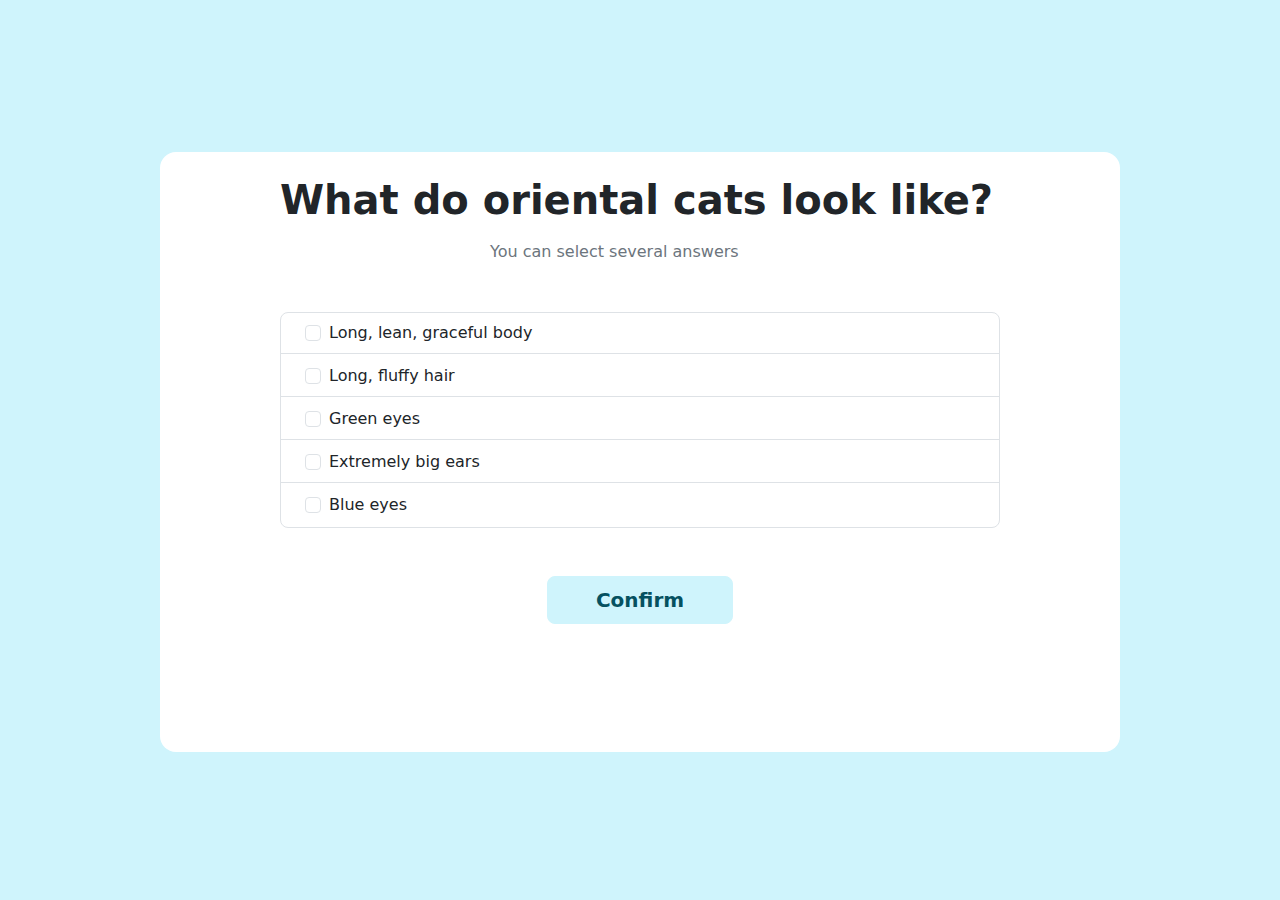
==== commit d8a9037a: "html + css fixes antes js =_=" ====
--- a/questions.html
+++ b/questions.html
@@ -39,11 +39,12 @@
                     </label>
                 </div>
                 <div class="text-center">
-                    <button type="button" class="btn_lightblue btn btn-info btn-lg my-5 px-5 mx-auto button_hidden">
-                        Confirm</button>
-                </div>
-                <div class="text-center">
-                    <button type="button" class="btn_lightblue btn btn-info btn-lg my-5 px-5 mx-auto btn_nextquestion">
+                    <button type="button" class="btn_lightblue btn btn-info btn-lg my-5 px-5 mx-auto btn_confirm">
+                        Confirm</button>
+                </div>
+                <div class="text-center">
+                    <button type="button"
+                        class="btn_lightblue btn btn-info btn-lg my-5 px-5 mx-auto btn_nextquestion btn_hidden">
                         Next question</button>
                 </div>
             </form>
@@ -54,7 +55,7 @@
             </h1>
             <p class="mx-auto text-secondary text-start pb-5 mb-0">Choose one answer</p>
             <form action="" name="question2">
-                <div class="mx-2 d-flex flex-row flex-wrap justify-content-center gap-3 pb-5">
+                <div class="mx-2 d-flex flex-row flex-wrap justify-content-center gap-3 pb-5 flag-cards_sizing">
                     <label class="form-check-label">
                         <input class="form-check-input" type="radio" name="question2" value="option1">
                         <div class="border rounded-3 px-2 flag-card_sizing">
@@ -103,11 +104,11 @@
 
                 </div>
                 <div class="text-center">
-                    <button type="button" class="btn_lightblue btn btn-info btn-lg my-5 px-5 mx-auto">
-                        Confirm</button>
-                </div>
-                <div class="text-center">
-                    <button type="button" class="btn_lightblue btn btn-info btn-lg my-5 px-5 mx-auto button_hidden">
+                    <button type="button" class="btn_lightblue btn btn-info btn-lg my-5 px-5 mx-auto btn_confirm">
+                        Confirm</button>
+                </div>
+                <div class="text-center">
+                    <button type="button" class="btn_lightblue btn btn-info btn-lg my-5 px-5 mx-auto  btn_nextquestion btn_hidden">
                         Next question</button>
                 </div>
             </form>
@@ -141,11 +142,11 @@
                     </label>
                 </div>
                 <div class="text-center">
-                    <button type="button" class="btn_lightblue btn btn-info btn-lg my-5 px-5 mx-auto">
-                        Confirm</button>
-                </div>
-                <div class="text-center">
-                    <button type="button" class="btn_lightblue btn btn-info btn-lg my-5 px-5 mx-auto button_hidden">
+                    <button type="button" class="btn_lightblue btn btn-info btn-lg my-5 px-5 mx-auto btn_confirm">
+                        Confirm</button>
+                </div>
+                <div class="text-center">
+                    <button type="button" class="btn_lightblue btn btn-info btn-lg my-5 px-5 mx-auto  btn_nextquestion btn_hidden">
                         Next question</button>
                 </div>
             </form>
@@ -216,11 +217,11 @@
                         </select>
                     </div>
                     <div class="text-center">
-                        <button type="button" class="btn_lightblue btn btn-info btn-lg my-5 px-5 mx-auto">
+                        <button type="button" class="btn_lightblue btn btn-info btn-lg my-5 px-5 mx-auto btn_confirm">
                             Confirm</button>
                     </div>
                     <div class="text-center">
-                        <button type="button" class="btn_lightblue btn btn-info btn-lg my-5 px-5 mx-auto button_hidden">
+                        <button type="button" class="btn_lightblue btn btn-info btn-lg my-5 px-5 mx-auto  btn_nextquestion btn_hidden">
                             Next question</button>
                     </div>
                 </div>
@@ -246,11 +247,11 @@
                     <p class="text-center">20</p>
                 </div>
                 <div class="text-center">
-                    <button type="button" class="btn_lightblue btn btn-info btn-lg my-5 px-5 mx-auto">
-                        Confirm</button>
-                </div>
-                <div class="text-center">
-                    <button type="button" class="btn_lightblue btn btn-info btn-lg my-5 px-5 mx-auto button_hidden">
+                    <button type="button" class="btn_lightblue btn btn-info btn-lg my-5 px-5 mx-auto btn_confirm">
+                        Confirm</button>
+                </div>
+                <div class="text-center">
+                    <button type="button" class="btn_lightblue btn btn-info btn-lg my-5 px-5 mx-auto  btn_nextquestion btn_hidden">
                         Next question</button>
                 </div>
             </form>
@@ -258,7 +259,7 @@
         <article class="question_sized question_bg-color">
             <h1 class="mx-auto mt-4 mb-3 text-start">What will oriental cat prefer?</h1>
             <p class="mx-auto text-secondary text-start pb-5 mb-3">Choose one answer in each pair</p>
-            <form action="" name="queston6">
+            <form action="" class="two-choises-answers-field" name="question6">
                 <div class="d-flex flex-column gap-3">
                     <div class="d-flex flex-row justify-content-evenly">
                         <label class="form-check-label">
@@ -322,16 +323,18 @@
                     </div>
                 </div>
                 <div class="text-center">
-                    <button type="button" class="btn_lightblue btn btn-info btn-lg my-5 px-5 mx-auto">
-                        Confirm</button>
-                </div>
-                <div class="text-center">
-                    <button type="button" class="btn_lightblue btn btn-info btn-lg my-5 px-5 mx-auto button_hidden">
+                    <button type="button" class="btn_lightblue btn btn-info btn-lg my-5 px-5 mx-auto btn_confirm">
+                        Confirm</button>
+                </div>
+                <div class="text-center">
+                    <button type="button" class="btn_lightblue btn btn-info btn-lg my-5 px-5 mx-auto btn_hidden btn_results">
                         See results</button>
+                        <!-- <a href="#"  class="btn_lightblue btn btn-info btn-lg my-5 px-5 mx-auto btn_hidden">See results</a> -->
                 </div>
             </form>
         </article>
     </div>
+    <script src="questions.js"></script>
 </body>
 
 </html>--- a/questions.css
+++ b/questions.css
@@ -39,7 +39,7 @@
 }
 
 body {
-    overflow: hidden;
+    overflow-x: hidden;
 }
 
 
@@ -51,10 +51,9 @@
     --bs-btn-font-weight: 700;
 }
 
-.button_hidden {
+.btn_hidden {
     display: none;
 }
-
 
 .answers-field_sized {
     width: 300px;
@@ -79,7 +78,6 @@
     width: 75px;
 }
 
-
 .cat-picture_sizing {
     width: 120px;
 }
@@ -100,19 +98,19 @@
     flex-direction: column;
 }
 
-/* .flag-card_sizing {
+.flag-card_sizing {
     margin: 0 0.5rem;
-} */
+} 
 
 .question-list {
     display: flex;
     width: 600%;
-}
-
-form {
-    max-width: 100%;
-}
-
+    margin-left: 0%;
+}
+
+.question_sized {
+    width: 100%;
+}
 
 @media (min-width: 390px) {
 
@@ -130,17 +128,32 @@
     }
 }
 
+    .flag-cards_sizing {
+        max-width: 100%;
+        margin: 0 auto;
+    }
+
+
+/* @media(min-width:768px) {
+    .breed-card_position {
+        flex-direction: column;
+    }
+
+    .all-breeds-card_position {
+        flex-wrap: wrap;
+        flex-direction: row;
+    }
+
+    .cat-breed-form_size {
+        min-width: 40%;
+    }
+
+} */
 
 @media(min-width: 1024px) {
     body {
         background-color: var(--bs-info-bg-subtle);
         padding-top: 152px;     
-    }
-
-
-    .flag-cards_sizing {
-        max-width: 100%;
-        margin: 0 auto;
     }
 
     .flag_sizing {
@@ -196,4 +209,9 @@
         width: 240px;
         height: 50px;
     }
+
+    .two-choises-answers-field {
+        max-width: 600px;
+        margin: 0 auto;
+    }
 }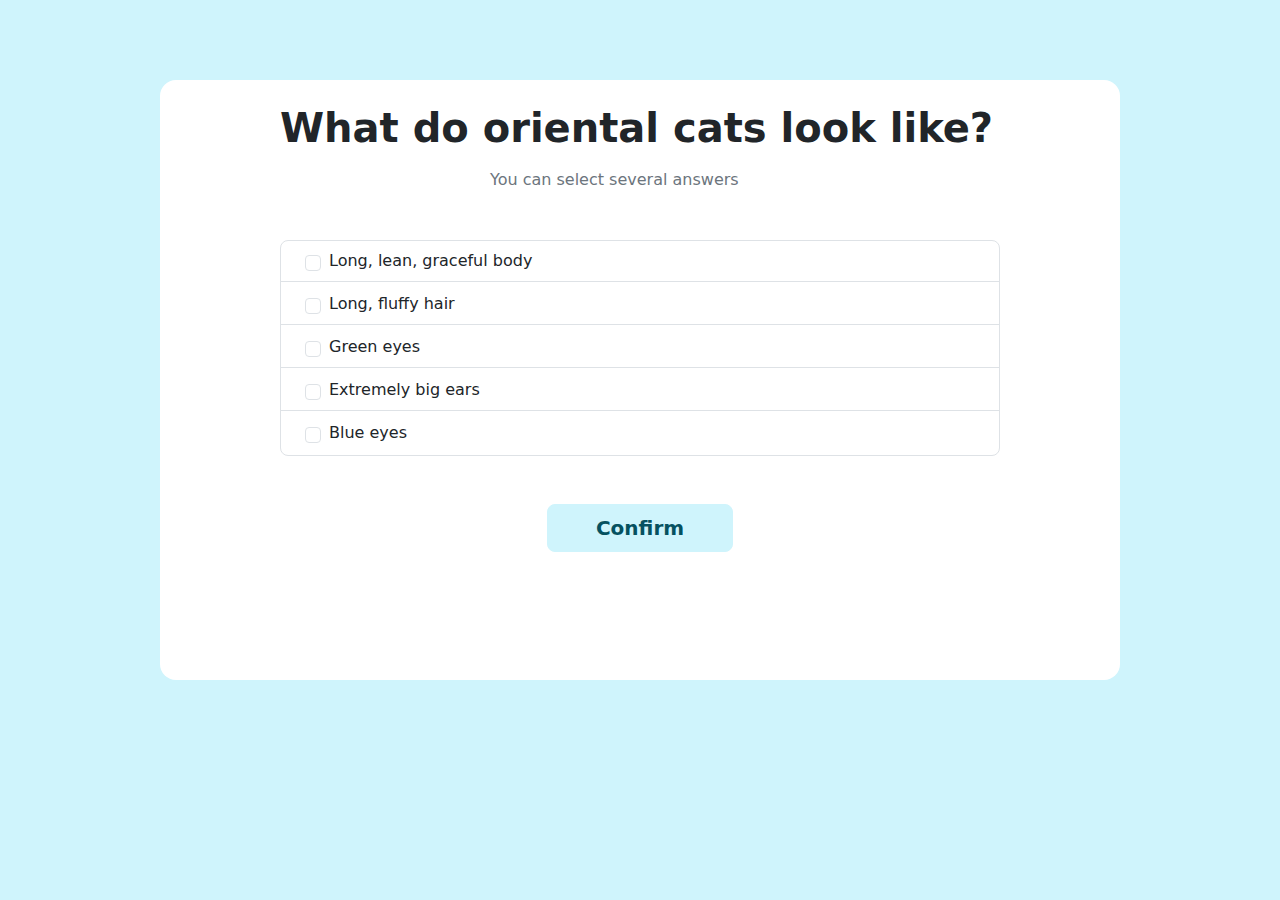
==== commit 417e041a: "html+css debugging" ====
--- a/questions.html
+++ b/questions.html
@@ -10,329 +10,353 @@
 </head>
 
 <body>
-    <div class="question-list">
-        <article class="question_sized question_bg-color">
-            <h1 class="mx-auto mt-4 mb-3 text-start">What do oriental cats look like?</h1>
-            <p class="mx-auto text-secondary text-start pb-5 mb-0">You can select several answers</p>
-            <form action="" name="question1">
-                <div
-                    class="border rounded-3 answers-field_sized d-flex flex-column justify-content-center align-items-start mx-auto">
-                    <label class="form-check-label answer-sized border-bottom form-check form-check-inline py-2 ps-5">
-                        Long, lean, graceful body
-                        <input class="form-check-input" type="checkbox" value="option1">
+    <div class="question-area">
+        <div class="question-list">
+            <article class="question_sized question_bg-color">
+                <h1 class="mx-auto mt-4 mb-3 text-start">What do oriental cats look like?</h1>
+                <p class="mx-auto text-secondary text-start pb-5 mb-0">You can select several answers</p>
+                <form action="" name="question1">
+                    <div
+                        class="border rounded-3 answers-field_sized d-flex flex-column justify-content-center align-items-start mx-auto">
+                        <label
+                            class="form-check-label answer-sized border-bottom form-check form-check-inline py-2 ps-5 d-flex align-items-center gap-2">
+                            <input class="form-check-input" type="checkbox" value="option1">
+                            <span>Long, lean, graceful body</span>
+                        </label>
+                        <label
+                            class="form-check-label answer-sized border-bottom form-check form-check-inline py-2 ps-5 d-flex align-items-center gap-2">
+                            <input class="form-check-input" type="checkbox" value="option2">
+                            <span>Long, fluffy hair</span>
+                        </label>
+                        <label
+                            class="form-check-label answer-sized border-bottom form-check form-check-inline py-2 ps-5 d-flex align-items-center gap-2">
+                            <input class="form-check-input" type="checkbox" value="option3">
+                            <span>Green eyes</span>
+                        </label>
+                        <label
+                            class="form-check-label answer-sized border-bottom form-check form-check-inline py-2 ps-5 d-flex align-items-center gap-2">
+                            <input class="form-check-input" type="checkbox" value="option4">
+                            <span>Extremely big ears</span>
+                        </label>
+                        <label
+                            class="form-check-label answer-sized  form-check form-check-inline py-2 ps-5 d-flex align-items-center gap-2">
+                            <input class="form-check-input" type="checkbox" value="option5">
+                            <span>Blue eyes</span>
+                        </label>
+                    </div>
+                    <div class="text-center">
+                        <button type="button" class="btn_lightblue btn btn-info btn-lg my-5 px-5 mx-auto btn_confirm">
+                            Confirm</button>
+                    </div>
+                    <div class="text-center">
+                        <button type="button"
+                            class="btn_lightblue btn btn-info btn-lg my-5 px-5 mx-auto btn_nextquestion btn_hidden">
+                            Next question</button>
+                    </div>
+                </form>
+
+            </article>
+            <article class="question_sized question_bg-color">
+                <h1 class="mx-auto mt-4 mb-3 text-start">What country are oriental cats from?
+                </h1>
+                <p class="mx-auto text-secondary text-start pb-5 mb-0">Choose one answer</p>
+                <form action="" name="question2">
+                    <div class="mx-2 d-flex flex-row flex-wrap justify-content-center gap-3 pb-5 flag-cards_sizing">
+                        <label class="form-check-label">
+                            <input class="form-check-input" type="radio" name="question2" value="option1">
+                            <div class="border rounded-3 px-2 flag-card_sizing">
+                                <h2 class="text-center">Austria</h2>
+                                <picture>
+                                    <source type="image/webp"
+                                        srcset="images/austria.webp 1x, images/austria_2x.webp 2x">
+                                    <source type="image/png" srcset="images/austria.png 1x, images/austria_2x.png 2x">
+                                    <img src="images/austria.png" alt="Flag of Austria"
+                                        class="mx-auto d-block flag_sizing">
+                                </picture>
+                            </div>
+                        </label>
+                        <label class="form-check-label">
+                            <input class="form-check-input" type="radio" name="question2" value="option2">
+                            <div class="border rounded-3 px-2 flag-card_sizing">
+                                <h2 class="text-center">Egypt</h2>
+                                <picture>
+                                    <source type="image/webp" srcset="images/egypt.webp 1x, images/egypt_2x.webp 2x">
+                                    <source type="image/png" srcset="images/egypt.png 1x, images/egypt_2x.png 2x">
+                                    <img src="images/egypt.png" alt="Flag of Egypt" class="mx-auto d-block flag_sizing">
+                                </picture>
+                            </div>
+                        </label>
+                        <label class="form-check-label">
+                            <input class="form-check-input" type="radio" name="question2" value="option3">
+                            <div class="border rounded-3 px-2 flag-card_sizing">
+                                <h2 class="text-center">Thailand</h2>
+                                <picture>
+                                    <source type="image/webp"
+                                        srcset="images/thailand.webp 1x, images/thailand_2x.webp 2x">
+                                    <source type="image/png" srcset="images/thailand.png 1x, images/thailand_2x.png 2x">
+                                    <img src="images/thailand.png" alt="Flag of Thailand"
+                                        class="mx-auto d-block flag_sizing">
+                                </picture>
+                            </div>
+                        </label>
+                        <label class="form-check-label">
+                            <input class="form-check-input" type="radio" name="question2" value="option4">
+                            <div class="border rounded-3 px-2 flag-card_sizing">
+                                <h2 class="text-center">India</h2>
+                                <picture>
+                                    <source type="image/webp" srcset="images/india.webp 1x, images/india_2x.webp 2x">
+                                    <source type="image/png" srcset="images/india.png 1x, images/india_2x.png 2x">
+                                    <img src="images/india.png" alt="Flag of India" class="mx-auto d-block flag_sizing">
+                                </picture>
+                            </div>
+                        </label>
+
+                    </div>
+                    <div class="text-center">
+                        <button type="button" class="btn_lightblue btn btn-info btn-lg my-5 px-5 mx-auto btn_confirm">
+                            Confirm</button>
+                    </div>
+                    <div class="text-center">
+                        <button type="button"
+                            class="btn_lightblue btn btn-info btn-lg my-5 px-5 mx-auto  btn_nextquestion btn_hidden">
+                            Next question</button>
+                    </div>
+                </form>
+
+            </article>
+            <article class="question_sized question_bg-color">
+                <h1 class="mx-auto mt-4 mb-3 text-start">What fact about oriental cats is true?</h1>
+                <p class="mx-auto text-secondary text-start pb-5 mb-0">Choose one answer</p>
+                <form action="" name="question3">
+                    <div
+                        class="border rounded-3 answers-field_sized d-flex flex-column justify-content-center align-items-start mx-auto">
+                        <label
+                            class="form-check-label answer-sized border-bottom form-check form-check-inline py-2 ps-5 d-flex align-items-center gap-2">
+                            <input class="form-check-input" type="radio" name="question3" value="option1">
+                            <span>They always have a squint</span>
+                        </label>
+                        <label
+                            class="form-check-label answer-sized border-bottom form-check form-check-inline py-2 ps-5 d-flex align-items-center gap-2">
+
+                            <input class="form-check-input" type="radio" name="question3" value="option2">
+                            <span>They prefer cold places for rest</span>
+                        </label>
+                        <label
+                            class="form-check-label answer-sized border-bottom form-check form-check-inline py-2 ps-5 d-flex align-items-center gap-2">
+                            <input class="form-check-input" type="radio" name="question3" value="option3">
+                            <span>The breed has over 300 registered colors</span>
+                        </label>
+                        <label
+                            class="form-check-label answer-sized border-bottom form-check form-check-inline py-2 ps-5 d-flex align-items-center gap-2">
+
+                            <input class="form-check-input" type="radio" name="question3" value="option4">
+                            <span>They don't like spending time with people</span>
+                        </label>
+                        <label
+                            class="form-check-label answer-sized form-check form-check-inline py-2 ps-5 d-flex align-items-center gap-2">
+
+                            <input class="form-check-input" type="radio" name="question3" value="option5">
+                            <span>Oriental cats are always quiet</span>
+                        </label>
+                    </div>
+                    <div class="text-center">
+                        <button type="button" class="btn_lightblue btn btn-info btn-lg my-5 px-5 mx-auto btn_confirm">
+                            Confirm</button>
+                    </div>
+                    <div class="text-center">
+                        <button type="button"
+                            class="btn_lightblue btn btn-info btn-lg my-5 px-5 mx-auto  btn_nextquestion btn_hidden">
+                            Next question</button>
+                    </div>
+                </form>
+            </article>
+            <article class="question_sized question_bg-color">
+                <h1 class="mx-auto mt-4 mb-3 text-start">They are not oriental cats. But who?</h1>
+                <p class="mx-auto text-secondary text-start pb-5 mb-0">Match the photo and the name of the breed</p>
+                <form action="" name="question4">
+                    <div class="d-flex justify-content-center gap-3 mx-1 all-breeds-card_position">
+                        <div class="d-flex justify-content-center gap-2 breed-card_position">
+                            <picture>
+                                <source type="image/webp" srcset="images/cat1.webp 1x, images/cat1_2x.webp 2x">
+                                <source type="image/png" srcset="images/cat1.png 1x, images/cat1_2x.png 2x">
+                                <img src="images/cat1.png" alt="cat" class="mx-auto d-block cat-picture_sizing">
+                            </picture>
+                            <select class="form-select form-select-lg mb-3 cat-breed-form_size"
+                                aria-label="Large select example">
+                                <option selected>The breed is:</option>
+                                <option value="1">Cornish Rex</option>
+                                <option value="2">Abyssinian</option>
+                                <option value="3">Singapura</option>
+                                <option value="4">Siamese cat</option>
+                            </select>
+                        </div>
+                        <div class="d-flex justify-content-center gap-2 breed-card_position">
+                            <picture>
+                                <source type="image/webp" srcset="images/cat2.webp 1x, images/cat2_2x.webp 2x">
+                                <source type="image/png" srcset="images/cat2.png 1x, images/cat2_2x.png 2x">
+                                <img src="images/cat2.png" alt="cat" class="mx-auto d-block cat-picture_sizing">
+                            </picture>
+                            <select class="form-select form-select-lg mb-3 cat-breed-form_size"
+                                aria-label="Large select example">
+                                <option selected>The breed is:</option>
+                                <option value="1">Cornish Rex</option>
+                                <option value="2">Abyssinian</option>
+                                <option value="3">Singapura</option>
+                                <option value="4">Siamese cat</option>
+                            </select>
+                        </div>
+                        <div class="d-flex justify-content-center gap-2 breed-card_position">
+                            <picture>
+                                <source type="image/webp" srcset="images/cat3.webp 1x, images/cat3_2x.webp 2x">
+                                <source type="image/png" srcset="images/cat3.png 1x, images/cat3_2x.png 2x">
+                                <img src="images/cat3.png" alt="cat" class="mx-auto d-block cat-picture_sizing">
+                            </picture>
+                            <select class="form-select form-select-lg mb-3 cat-breed-form_size"
+                                aria-label="Large select example">
+                                <option selected>The breed is:</option>
+                                <option value="1">Cornish Rex</option>
+                                <option value="2">Abyssinian</option>
+                                <option value="3">Singapura</option>
+                                <option value="4">Siamese cat</option>
+                            </select>
+                        </div>
+                        <div class="d-flex justify-content-center gap-2 breed-card_position">
+                            <picture>
+                                <source type="image/webp" srcset="images/cat4.webp 1x, images/cat4_2x.webp 2x">
+                                <source type="image/png" srcset="images/cat4.png 1x, images/cat4_2x.png 2x">
+                                <img src="images/cat4.png" alt="cat" class="mx-auto d-block cat-picture_sizing">
+                            </picture>
+                            <select class="form-select form-select-lg mb-3 cat-breed-form_size"
+                                aria-label="Large select example">
+                                <option selected>The breed is:</option>
+                                <option value="1">Cornish Rex</option>
+                                <option value="2">Abyssinian</option>
+                                <option value="3">Singapura</option>
+                                <option value="4">Siamese cat</option>
+                            </select>
+                        </div>
+                        <div class="text-center">
+                            <button type="button"
+                                class="btn_lightblue btn btn-info btn-lg my-5 px-5 mx-auto btn_confirm">
+                                Confirm</button>
+                        </div>
+                        <div class="text-center">
+                            <button type="button"
+                                class="btn_lightblue btn btn-info btn-lg my-5 px-5 mx-auto  btn_nextquestion btn_hidden">
+                                Next question</button>
+                        </div>
+                    </div>
+                </form>
+            </article>
+            <article class="question_sized question_bg-color">
+                <h1 class="mx-auto mt-4 mb-3 text-start">How long do oriental cats usually live?</h1>
+                <p class="mx-auto text-secondary text-start mb-3">Swipe the point to the correct place</p>
+                <picture class="my-5">
+                    <source type="image/webp" srcset="images/oricat.webp 1x, images/oricat_2x.webp 2x">
+                    <source type="image/png" srcset="images/oricat.png 1x, images/oricat.png 2x">
+                    <img src="images/oricat.png" alt="cat" class="mx-auto d-block">
+                </picture>
+                <form action="" name="question5">
+                    <label class="form-label w-100">
+                        <p class="text-center">In years</p>
+                        <input type="range" min="0" max="30" step="1" class="form-range mx-auto d-block w-75">
                     </label>
-                    <label class="form-check-label answer-sized border-bottom form-check form-check-inline py-2 ps-5">
-                        Long, fluffy hair
-                        <input class="form-check-input" type="checkbox" value="option2">
-                    </label>
-                    <label class="form-check-label answer-sized border-bottom form-check form-check-inline py-2 ps-5">
-                        Green eyes
-                        <input class="form-check-input" type="checkbox" value="option3">
-                    </label>
-                    <label class="form-check-label answer-sized border-bottom form-check form-check-inline py-2 ps-5">
-                        Extremely big ears
-                        <input class="form-check-input" type="checkbox" value="option4">
-                    </label>
-                    <label class="form-check-label answer-sized  form-check form-check-inline py-2 ps-5">
-                        Blue eyes
-                        <input class="form-check-input" type="checkbox" value="option5">
-                    </label>
-                </div>
-                <div class="text-center">
-                    <button type="button" class="btn_lightblue btn btn-info btn-lg my-5 px-5 mx-auto btn_confirm">
-                        Confirm</button>
-                </div>
-                <div class="text-center">
-                    <button type="button"
-                        class="btn_lightblue btn btn-info btn-lg my-5 px-5 mx-auto btn_nextquestion btn_hidden">
-                        Next question</button>
-                </div>
-            </form>
-
-        </article>
-        <article class="question_sized question_bg-color">
-            <h1 class="mx-auto mt-4 mb-3 text-start">What country are oriental cats from?
-            </h1>
-            <p class="mx-auto text-secondary text-start pb-5 mb-0">Choose one answer</p>
-            <form action="" name="question2">
-                <div class="mx-2 d-flex flex-row flex-wrap justify-content-center gap-3 pb-5 flag-cards_sizing">
-                    <label class="form-check-label">
-                        <input class="form-check-input" type="radio" name="question2" value="option1">
-                        <div class="border rounded-3 px-2 flag-card_sizing">
-                            <h2 class="text-center">Austria</h2>
-                            <picture>
-                                <source type="image/webp" srcset="images/austria.webp 1x, images/austria_2x.webp 2x">
-                                <source type="image/png" srcset="images/austria.png 1x, images/austria_2x.png 2x">
-                                <img src="images/austria.png" alt="Flag of Austria" class="mx-auto d-block flag_sizing">
-                            </picture>
-                        </div>
-                    </label>
-                    <label class="form-check-label">
-                        <input class="form-check-input" type="radio" name="question2" value="option2">
-                        <div class="border rounded-3 px-2 flag-card_sizing">
-                            <h2 class="text-center">Egypt</h2>
-                            <picture>
-                                <source type="image/webp" srcset="images/egypt.webp 1x, images/egypt_2x.webp 2x">
-                                <source type="image/png" srcset="images/egypt.png 1x, images/egypt_2x.png 2x">
-                                <img src="images/egypt.png" alt="Flag of Egypt" class="mx-auto d-block flag_sizing">
-                            </picture>
-                        </div>
-                    </label>
-                    <label class="form-check-label">
-                        <input class="form-check-input" type="radio" name="question2" value="option3">
-                        <div class="border rounded-3 px-2 flag-card_sizing">
-                            <h2 class="text-center">Thailand</h2>
-                            <picture>
-                                <source type="image/webp" srcset="images/thailand.webp 1x, images/thailand_2x.webp 2x">
-                                <source type="image/png" srcset="images/thailand.png 1x, images/thailand_2x.png 2x">
-                                <img src="images/thailand.png" alt="Flag of Thailand"
-                                    class="mx-auto d-block flag_sizing">
-                            </picture>
-                        </div>
-                    </label>
-                    <label class="form-check-label">
-                        <input class="form-check-input" type="radio" name="question2" value="option4">
-                        <div class="border rounded-3 px-2 flag-card_sizing">
-                            <h2 class="text-center">India</h2>
-                            <picture>
-                                <source type="image/webp" srcset="images/india.webp 1x, images/india_2x.webp 2x">
-                                <source type="image/png" srcset="images/india.png 1x, images/india_2x.png 2x">
-                                <img src="images/india.png" alt="Flag of India" class="mx-auto d-block flag_sizing">
-                            </picture>
-                        </div>
-                    </label>
-
-                </div>
-                <div class="text-center">
-                    <button type="button" class="btn_lightblue btn btn-info btn-lg my-5 px-5 mx-auto btn_confirm">
-                        Confirm</button>
-                </div>
-                <div class="text-center">
-                    <button type="button" class="btn_lightblue btn btn-info btn-lg my-5 px-5 mx-auto  btn_nextquestion btn_hidden">
-                        Next question</button>
-                </div>
-            </form>
-
-        </article>
-        <article class="question_sized question_bg-color">
-            <h1 class="mx-auto mt-4 mb-3 text-start">What fact about oriental cats is true?</h1>
-            <p class="mx-auto text-secondary text-start pb-5 mb-0">Choose one answer</p>
-            <form action="" name="question3">
-                <div
-                    class="border rounded-3 answers-field_sized d-flex flex-column justify-content-center align-items-start mx-auto">
-                    <label class="form-check-label answer-sized border-bottom form-check form-check-inline py-2 ps-5">
-                        They always have a squint
-                        <input class="form-check-input" type="radio" name="question3" value="option1">
-                    </label>
-                    <label class="form-check-label answer-sized border-bottom form-check form-check-inline py-2 ps-5">
-                        They prefer cold places for rest
-                        <input class="form-check-input" type="radio" name="question3" value="option2">
-                    </label>
-                    <label class="form-check-label answer-sized border-bottom form-check form-check-inline py-2 ps-5">
-                        The breed has over 300 registered colors
-                        <input class="form-check-input" type="radio" name="question3" value="option3">
-                    </label>
-                    <label class="form-check-label answer-sized border-bottom form-check form-check-inline py-2 ps-5">
-                        They don't like spending time with people
-                        <input class="form-check-input" type="radio" name="question3" value="option4">
-                    </label>
-                    <label class="form-check-label answer-sized form-check form-check-inline py-2 ps-5">
-                        Oriental cats are always quiet
-                        <input class="form-check-input" type="radio" name="question3" value="option5">
-                    </label>
-                </div>
-                <div class="text-center">
-                    <button type="button" class="btn_lightblue btn btn-info btn-lg my-5 px-5 mx-auto btn_confirm">
-                        Confirm</button>
-                </div>
-                <div class="text-center">
-                    <button type="button" class="btn_lightblue btn btn-info btn-lg my-5 px-5 mx-auto  btn_nextquestion btn_hidden">
-                        Next question</button>
-                </div>
-            </form>
-        </article>
-        <article class="question_sized question_bg-color">
-            <h1 class="mx-auto mt-4 mb-3 text-start">They are not oriental cats. But who?</h1>
-            <p class="mx-auto text-secondary text-start pb-5 mb-0">Match the photo and the name of the breed</p>
-            <form action="" name="question4">
-                <div class="d-flex justify-content-center gap-3 mx-1 all-breeds-card_position">
-                    <div class="d-flex justify-content-center gap-2 breed-card_position">
-                        <picture>
-                            <source type="image/webp" srcset="images/cat1.webp 1x, images/cat1_2x.webp 2x">
-                            <source type="image/png" srcset="images/cat1.png 1x, images/cat1_2x.png 2x">
-                            <img src="images/cat1.png" alt="cat" class="mx-auto d-block cat-picture_sizing">
-                        </picture>
-                        <select class="form-select form-select-lg mb-3 cat-breed-form_size"
-                            aria-label="Large select example">
-                            <option selected>The breed is:</option>
-                            <option value="1">Cornish Rex</option>
-                            <option value="2">Abyssinian</option>
-                            <option value="3">Singapura</option>
-                            <option value="4">Siamese cat</option>
-                        </select>
-                    </div>
-                    <div class="d-flex justify-content-center gap-2 breed-card_position">
-                        <picture>
-                            <source type="image/webp" srcset="images/cat2.webp 1x, images/cat2_2x.webp 2x">
-                            <source type="image/png" srcset="images/cat2.png 1x, images/cat2_2x.png 2x">
-                            <img src="images/cat2.png" alt="cat" class="mx-auto d-block cat-picture_sizing">
-                        </picture>
-                        <select class="form-select form-select-lg mb-3 cat-breed-form_size"
-                            aria-label="Large select example">
-                            <option selected>The breed is:</option>
-                            <option value="1">Cornish Rex</option>
-                            <option value="2">Abyssinian</option>
-                            <option value="3">Singapura</option>
-                            <option value="4">Siamese cat</option>
-                        </select>
-                    </div>
-                    <div class="d-flex justify-content-center gap-2 breed-card_position">
-                        <picture>
-                            <source type="image/webp" srcset="images/cat3.webp 1x, images/cat3_2x.webp 2x">
-                            <source type="image/png" srcset="images/cat3.png 1x, images/cat3_2x.png 2x">
-                            <img src="images/cat3.png" alt="cat" class="mx-auto d-block cat-picture_sizing">
-                        </picture>
-                        <select class="form-select form-select-lg mb-3 cat-breed-form_size"
-                            aria-label="Large select example">
-                            <option selected>The breed is:</option>
-                            <option value="1">Cornish Rex</option>
-                            <option value="2">Abyssinian</option>
-                            <option value="3">Singapura</option>
-                            <option value="4">Siamese cat</option>
-                        </select>
-                    </div>
-                    <div class="d-flex justify-content-center gap-2 breed-card_position">
-                        <picture>
-                            <source type="image/webp" srcset="images/cat4.webp 1x, images/cat4_2x.webp 2x">
-                            <source type="image/png" srcset="images/cat4.png 1x, images/cat4_2x.png 2x">
-                            <img src="images/cat4.png" alt="cat" class="mx-auto d-block cat-picture_sizing">
-                        </picture>
-                        <select class="form-select form-select-lg mb-3 cat-breed-form_size"
-                            aria-label="Large select example">
-                            <option selected>The breed is:</option>
-                            <option value="1">Cornish Rex</option>
-                            <option value="2">Abyssinian</option>
-                            <option value="3">Singapura</option>
-                            <option value="4">Siamese cat</option>
-                        </select>
-                    </div>
-                    <div class="text-center">
-                        <button type="button" class="btn_lightblue btn btn-info btn-lg my-5 px-5 mx-auto btn_confirm">
-                            Confirm</button>
-                    </div>
-                    <div class="text-center">
-                        <button type="button" class="btn_lightblue btn btn-info btn-lg my-5 px-5 mx-auto  btn_nextquestion btn_hidden">
+                    <div class="d-flex flex-row justify-content-evenly my-1 mx-5">
+                        <p class="text-center">5</p>
+                        <p class="text-center">10</p>
+                        <p class="text-center">15</p>
+                        <p class="text-center">20</p>
+                    </div>
+                    <div class="text-center">
+                        <button type="button" class="btn_lightblue btn btn-info btn-lg my-5 px-5 mx-auto btn_confirm">
+                            Confirm</button>
+                    </div>
+                    <div class="text-center">
+                        <button type="button"
+                            class="btn_lightblue btn btn-info btn-lg my-5 px-5 mx-auto  btn_nextquestion btn_hidden">
                             Next question</button>
                     </div>
-                </div>
-            </form>
-        </article>
-        <article class="question_sized question_bg-color">
-            <h1 class="mx-auto mt-4 mb-3 text-start">How long do oriental cats usually live?</h1>
-            <p class="mx-auto text-secondary text-start mb-3">Swipe the point to the correct place</p>
-            <picture class="my-5">
-                <source type="image/webp" srcset="images/oricat.webp 1x, images/oricat_2x.webp 2x">
-                <source type="image/png" srcset="images/oricat.png 1x, images/oricat.png 2x">
-                <img src="images/oricat.png" alt="cat" class="mx-auto d-block">
-            </picture>
-            <form action="" name="question5">
-                <label class="form-label w-100">
-                    <p class="text-center">In years</p>
-                    <input type="range" min="0" max="30" step="1" class="form-range mx-auto d-block w-75">
-                </label>
-                <div class="d-flex flex-row justify-content-evenly my-1 mx-5">
-                    <p class="text-center">5</p>
-                    <p class="text-center">10</p>
-                    <p class="text-center">15</p>
-                    <p class="text-center">20</p>
-                </div>
-                <div class="text-center">
-                    <button type="button" class="btn_lightblue btn btn-info btn-lg my-5 px-5 mx-auto btn_confirm">
-                        Confirm</button>
-                </div>
-                <div class="text-center">
-                    <button type="button" class="btn_lightblue btn btn-info btn-lg my-5 px-5 mx-auto  btn_nextquestion btn_hidden">
-                        Next question</button>
-                </div>
-            </form>
-        </article>
-        <article class="question_sized question_bg-color">
-            <h1 class="mx-auto mt-4 mb-3 text-start">What will oriental cat prefer?</h1>
-            <p class="mx-auto text-secondary text-start pb-5 mb-3">Choose one answer in each pair</p>
-            <form action="" class="two-choises-answers-field" name="question6">
-                <div class="d-flex flex-column gap-3">
-                    <div class="d-flex flex-row justify-content-evenly">
-                        <label class="form-check-label">
-                            <input class="form-check-input" type="radio" name="question6pair1" value="option1">
-                            <div class="border rounded-3 px-2 two-choises-cards_sizing">
-                                Chill alone
-                            </div>
-                        </label>
-                        <p class="text-center">or</p>
-                        <label class="form-check-label">
-                            <input class="form-check-input" type="radio" name="question6pair1" value="option2">
-                            <div class="border rounded-3 px-2 two-choises-cards_sizing">
-                                Play with human
-                            </div>
-                        </label>
-                    </div>
-                    <div class="d-flex flex-row justify-content-evenly">
-                        <label class="form-check-label">
-                            <input class="form-check-input" type="radio" name="question6pair2" value="option1">
-                            <div class="border rounded-3 px-2 two-choises-cards_sizing">
-                                Show their emotions
-                            </div>
-                        </label>
-                        <p class="text-center">or</p>
-                        <label class="form-check-label">
-                            <input class="form-check-input" type="radio" name="question6pair2" value="option2">
-                            <div class="border rounded-3 px-2 two-choises-cards_sizing">
-                                Be calm and silent
-                            </div>
-                        </label>
-                    </div>
-                    <div class="d-flex flex-row justify-content-evenly">
-                        <label class="form-check-label">
-                            <input class="form-check-input" type="radio" name="question6pair3" value="option1">
-                            <div class="border rounded-3 px-2 two-choises-cards_sizing">
-                                Explore new territories
-                            </div>
-                        </label>
-                        <p class="text-center">or</p>
-                        <label class="form-check-label">
-                            <input class="form-check-input" type="radio" name="question6pair3" value="option2">
-                            <div class="border rounded-3 px-2 two-choises-cards_sizing">
-                                Be afraid of new places
-                            </div>
-                        </label>
-                    </div>
-                    <div class="d-flex flex-row justify-content-evenly">
-                        <label class="form-check-label">
-                            <input class="form-check-input" type="radio" name="question6pair4" value="option1">
-                            <div class="border rounded-3 px-2 two-choises-cards_sizing">
-                                Be independent
-                            </div>
-                        </label>
-                        <p class="text-center">or</p>
-                        <label class="form-check-label">
-                            <input class="form-check-input" type="radio" name="question6pair4" value="option2">
-                            <div class="border rounded-3 px-2 two-choises-cards_sizing">
-                                Be devoted to their human
-                            </div>
-                        </label>
-                    </div>
-                </div>
-                <div class="text-center">
-                    <button type="button" class="btn_lightblue btn btn-info btn-lg my-5 px-5 mx-auto btn_confirm">
-                        Confirm</button>
-                </div>
-                <div class="text-center">
-                    <button type="button" class="btn_lightblue btn btn-info btn-lg my-5 px-5 mx-auto btn_hidden btn_results">
-                        See results</button>
+                </form>
+            </article>
+            <article class="question_sized question_bg-color">
+                <h1 class="mx-auto mt-4 mb-3 text-start">What will oriental cat prefer?</h1>
+                <p class="mx-auto text-secondary text-start pb-5 mb-3">Choose one answer in each pair</p>
+                <form action="" class="two-choises-answers-field" name="question6">
+                    <div class="d-flex flex-column gap-3">
+                        <div class="d-flex flex-row justify-content-evenly">
+                            <label class="form-check-label">
+                                <input class="form-check-input" type="radio" name="question6pair1" value="option1">
+                                <div class="border rounded-3 px-2 two-choises-cards_sizing  d-flex align-items-center">
+                                    <span>Chill alone</span>
+                                </div>
+                            </label>
+                            <p class="text-center">or</p>
+                            <label class="form-check-label">
+                                <input class="form-check-input" type="radio" name="question6pair1" value="option2">
+                                <div class="border rounded-3 px-2 two-choises-cards_sizing  d-flex align-items-center">
+                                    <span>Play with human</span>
+                                </div>
+                            </label>
+                        </div>
+                        <div class="d-flex flex-row justify-content-evenly">
+                            <label class="form-check-label">
+                                <input class="form-check-input" type="radio" name="question6pair2" value="option1">
+                                <div class="border rounded-3 px-2 two-choises-cards_sizing d-flex align-items-center">
+                                    <span>Show their emotions</span>
+                                </div>
+                            </label>
+                            <p class="text-center">or</p>
+                            <label class="form-check-label">
+                                <input class="form-check-input" type="radio" name="question6pair2" value="option2">
+                                <div class="border rounded-3 px-2 two-choises-cards_sizing  d-flex align-items-center">
+                                    <span>Be calm and silent</span>
+                                </div>
+                            </label>
+                        </div>
+                        <div class="d-flex flex-row justify-content-evenly">
+                            <label class="form-check-label">
+                                <input class="form-check-input" type="radio" name="question6pair3" value="option1">
+                                <div class="border rounded-3 px-2 two-choises-cards_sizing  d-flex align-items-center">
+                                    <span>Explore new territories</span>
+                                </div>
+                            </label>
+                            <p class="text-center">or</p>
+                            <label class="form-check-label">
+                                <input class="form-check-input" type="radio" name="question6pair3" value="option2">
+                                <div class="border rounded-3 px-2 two-choises-cards_sizing  d-flex align-items-center">
+                                    <span>Be afraid of new places</span>
+                                </div>
+                            </label>
+                        </div>
+                        <div class="d-flex flex-row justify-content-evenly">
+                            <label class="form-check-label">
+                                <input class="form-check-input" type="radio" name="question6pair4" value="option1">
+                                <div class="border rounded-3 px-2 two-choises-cards_sizing d-flex align-items-center">
+                                    <span>Be independent</span>
+                                </div>
+                            </label>
+                            <p class="text-center">or</p>
+                            <label class="form-check-label">
+                                <input class="form-check-input" type="radio" name="question6pair4" value="option2">
+                                <div class="border rounded-3 px-2 two-choises-cards_sizing  d-flex align-items-center">
+                                    <span>Be devoted to their human</span>
+                                </div>
+                            </label>
+                        </div>
+                    </div>
+                    <div class="text-center">
+                        <button type="button" class="btn_lightblue btn btn-info btn-lg my-5 px-5 mx-auto btn_confirm">
+                            Confirm</button>
+                    </div>
+                    <div class="text-center">
+                        <button type="button"
+                            class="btn_lightblue btn btn-info btn-lg my-5 px-5 mx-auto btn_hidden btn_results">
+                            See results</button>
                         <!-- <a href="#"  class="btn_lightblue btn btn-info btn-lg my-5 px-5 mx-auto btn_hidden">See results</a> -->
-                </div>
-            </form>
-        </article>
+                    </div>
+                </form>
+            </article>
+        </div>
     </div>
     <script src="questions.js"></script>
 </body>
--- a/questions.css
+++ b/questions.css
@@ -38,11 +38,6 @@
     --bs-border-width: 3px;
 }
 
-body {
-    overflow-x: hidden;
-}
-
-
 h1 {
     font-weight: bold;
 }
@@ -110,6 +105,11 @@
 
 .question_sized {
     width: 100%;
+    margin: 0 auto;
+}
+
+.question-area {
+    overflow-x: hidden;
 }
 
 @media (min-width: 390px) {
@@ -153,7 +153,7 @@
 @media(min-width: 1024px) {
     body {
         background-color: var(--bs-info-bg-subtle);
-        padding-top: 152px;     
+        padding-top: 80px;     
     }
 
     .flag_sizing {
